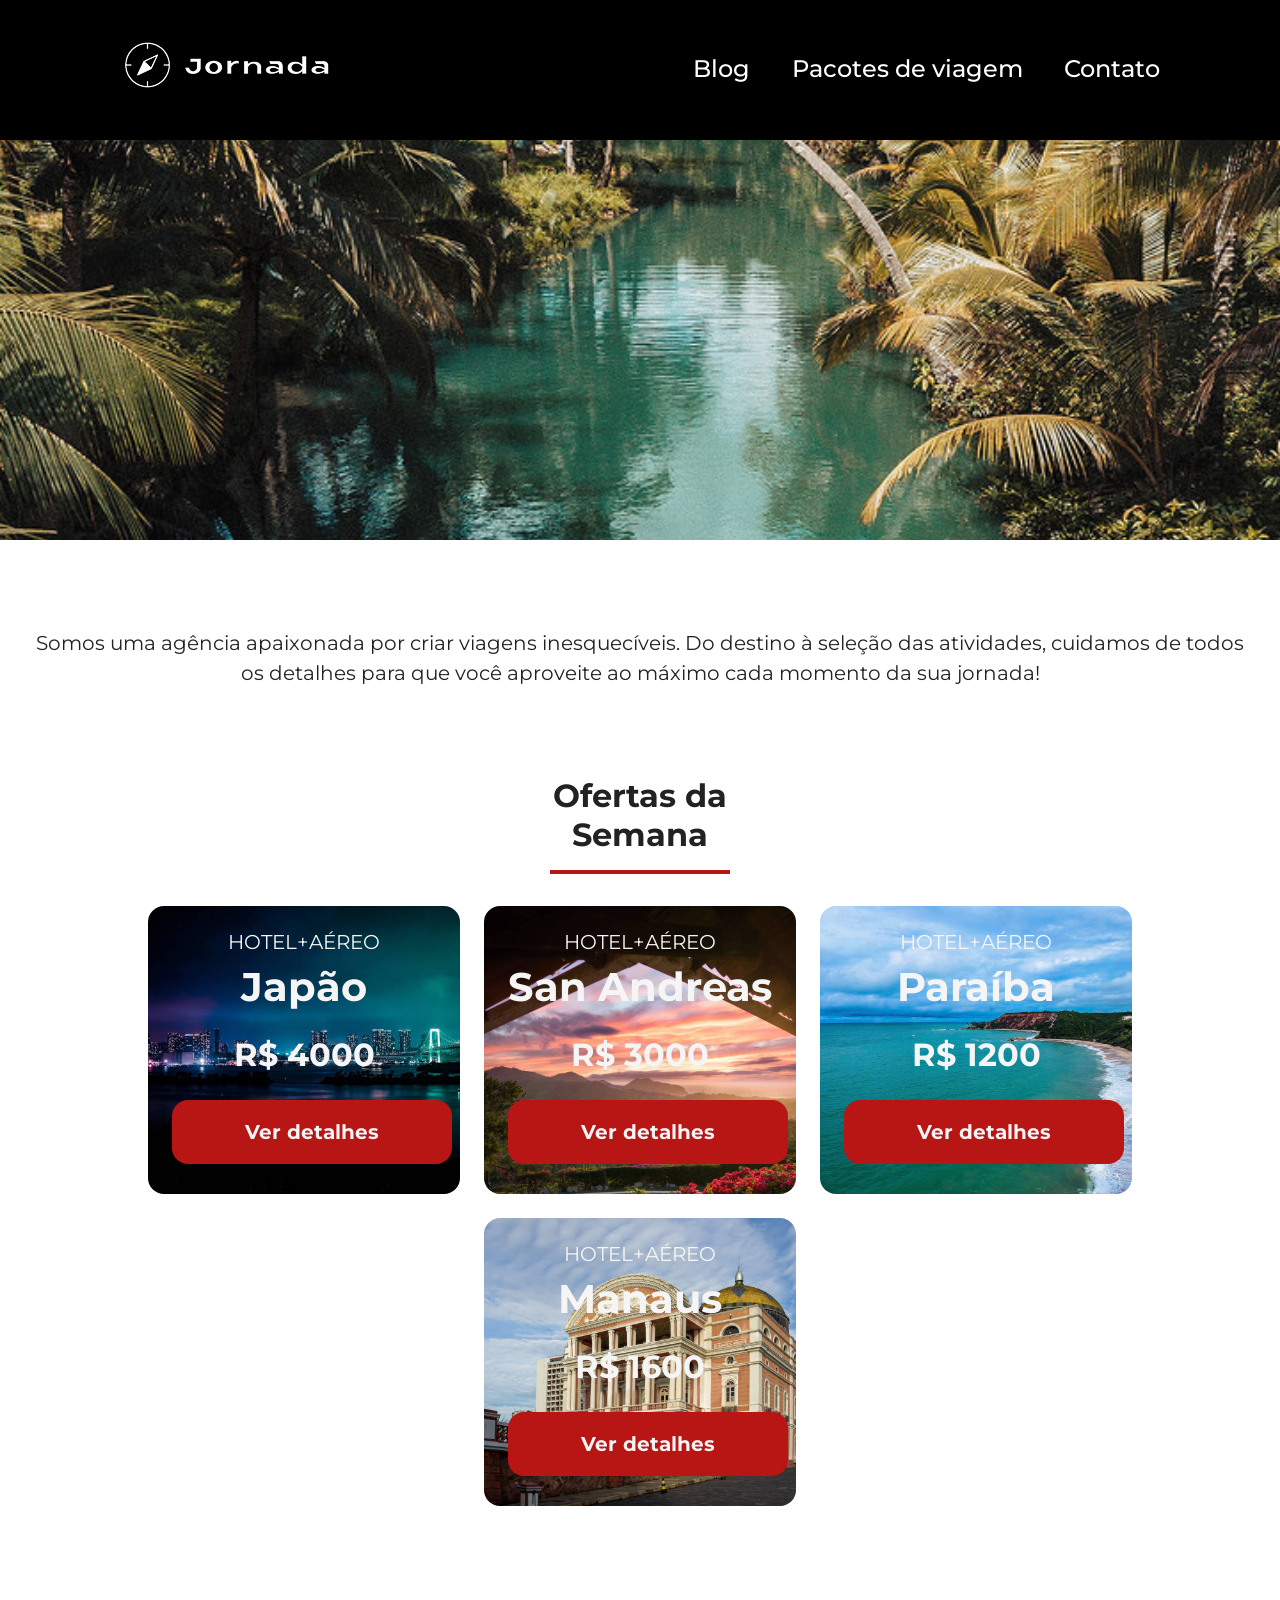
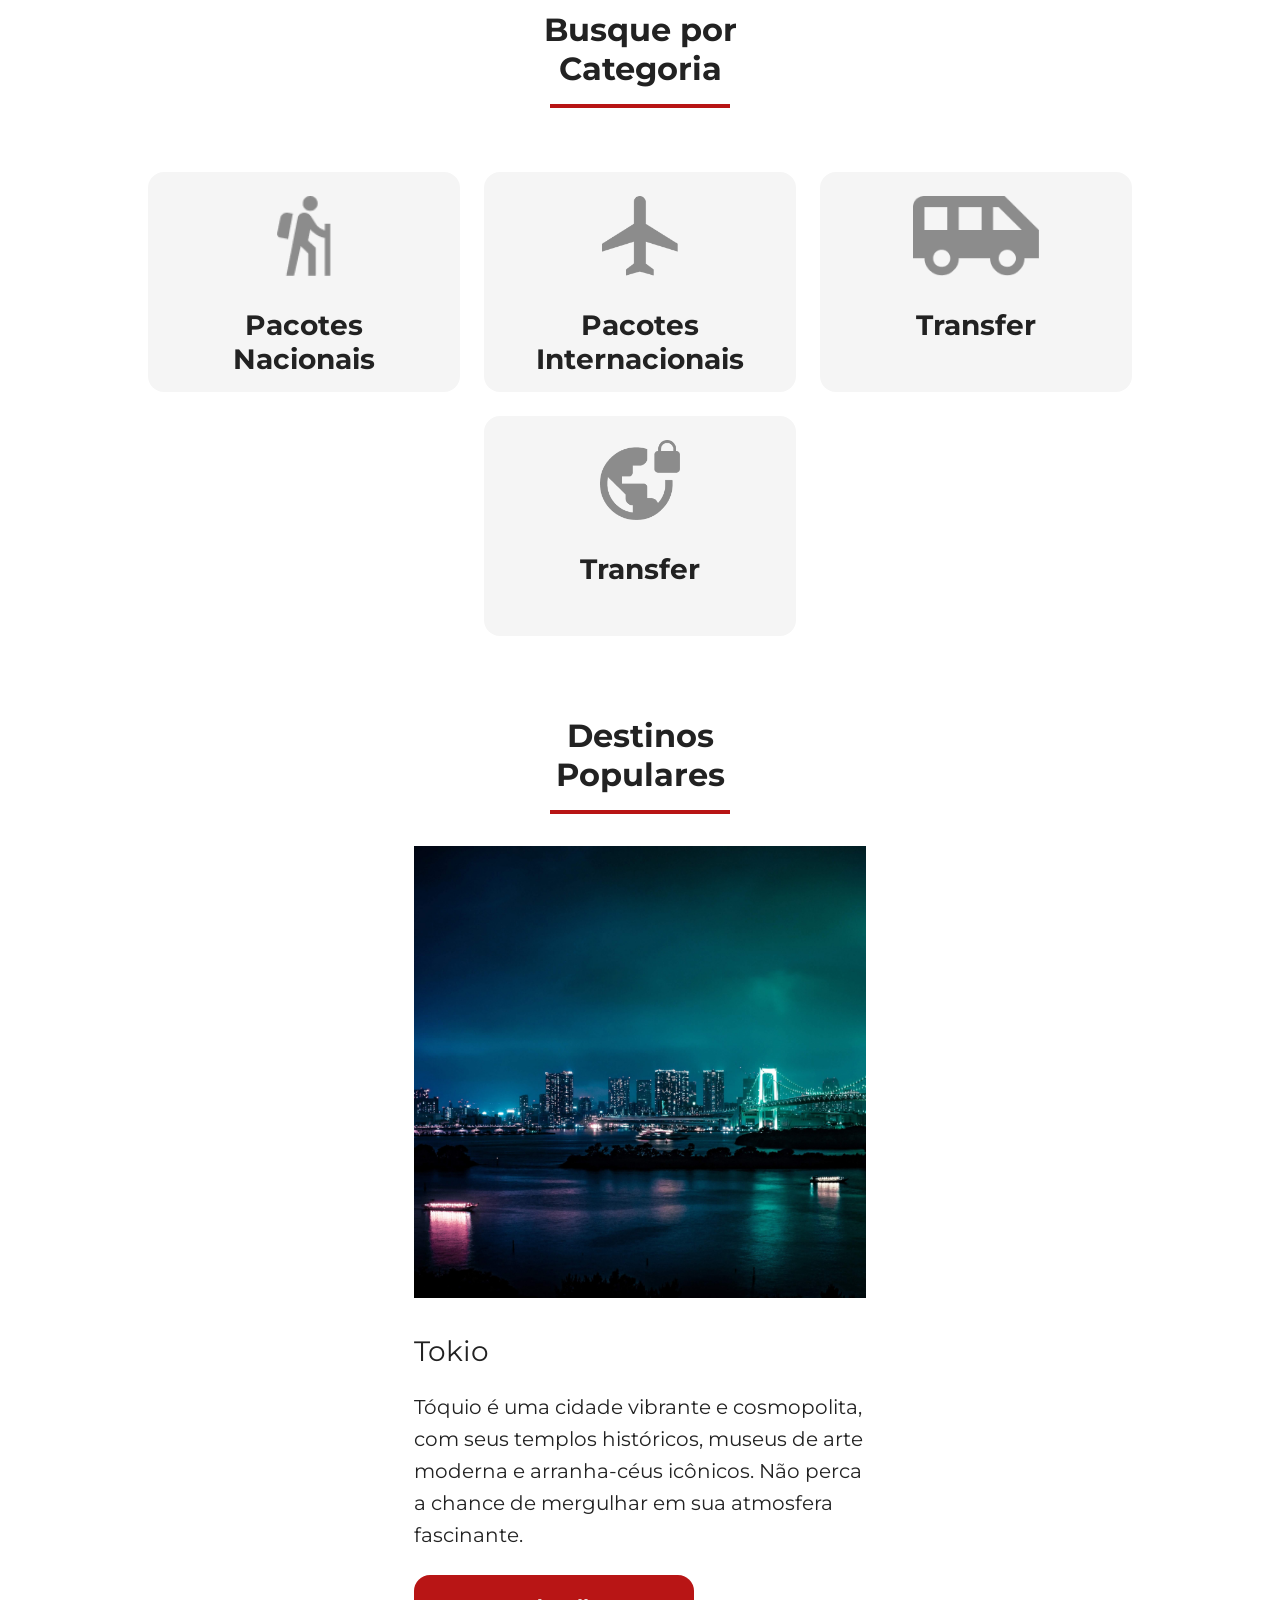
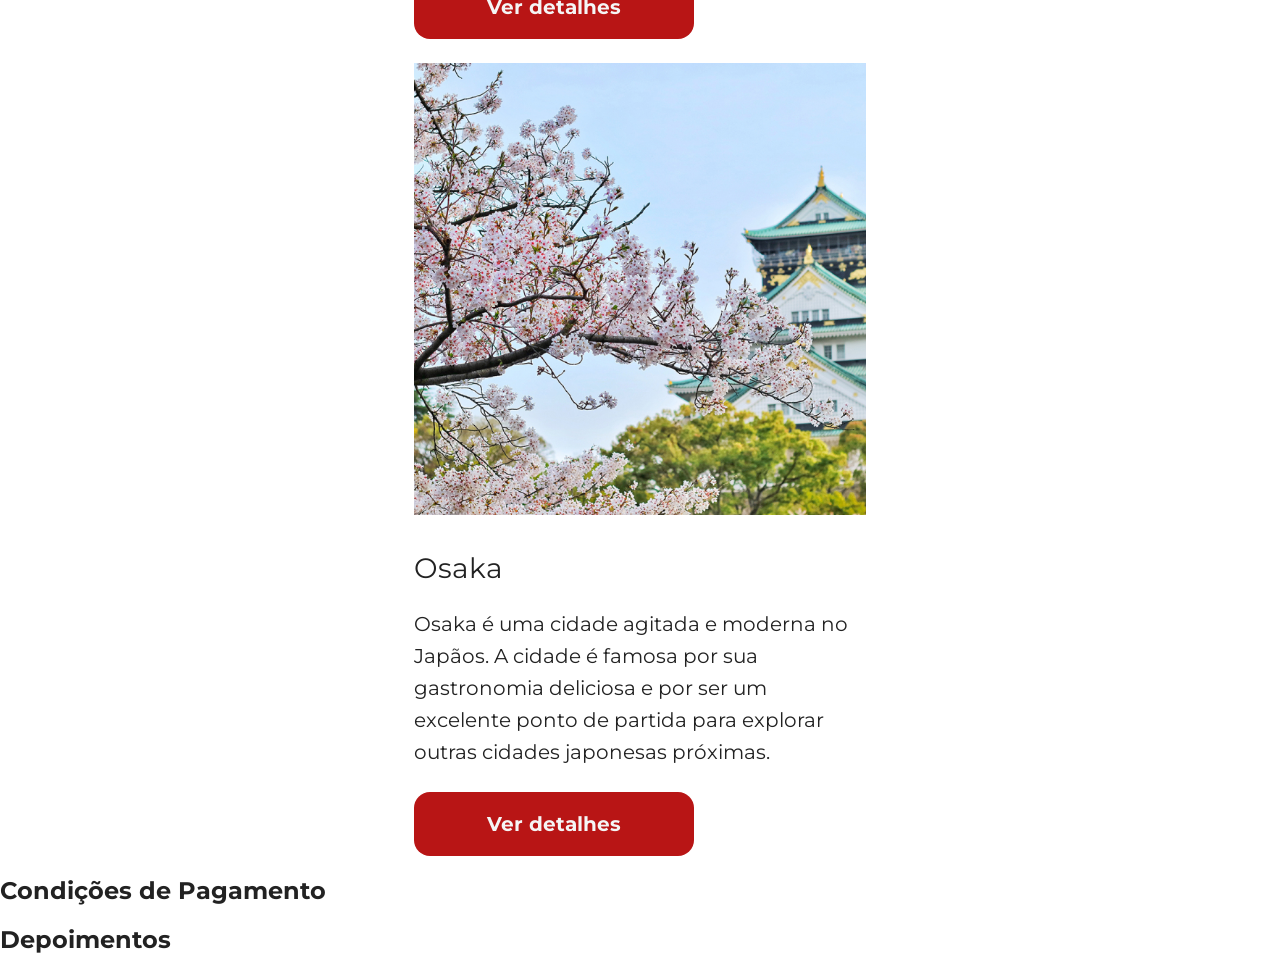
==== index.html @ fa010db6 "finaliza sessao de destino populares" ====
<!doctype html>
<html lang="pt-br">
  <head>
    <meta charset="UTF-8" />
    <meta name="viewport" content="width=device-width, initial-scale=1.0" />

    <link rel="stylesheet" href="css/style.css" />
    <link rel="icon" type="image/png" href="favico.png" />
    <title>Jornada Viagens</title>
  </head>
  <body>
    <header class="main-header">
      <a class="logo" href="index.html" title="voltar para a página inicial">
        <img
          class="img-mobile"  
          src="img/bussola-jornada-branca.png"
          alt="Bussola do logo Jornada Viagens na cor branco"
        />
        <img
          class="img-desktop"   
          src="img/bussola-texto-jornada-branca.png"
          alt="Logo Jornada Viagens na cor branco"
        />
      </a>

      <div class="navigation-menu">
          <label for="menu">
              <img src="img/menu.png" alt="Menu" />
          </label>
          <input type="checkbox" id="menu" hidden >
          <nav>
            <ul class="list-links">
              <li><a href="blog.html"    target="_blank" title="Acessar blog">Blog</a></li>
              <li><a href="pacotes.html" target="_blank" title="Acessar pacotes de viagem">Pacotes de viagem</a></li>
              <li><a href="contato.html" target="_blank" title="Acessar contato">Contato</a></li>
            </ul>
          </nav>
      </div>

    </header>
    <main>
      <section class="hero">
        <div class="hero-img">
            
        </div>
        <h2>Somos uma agência apaixonada por criar viagens inesquecíveis. Do destino à seleção das atividades, cuidamos de todos os detalhes para que você aproveite ao máximo cada momento da sua jornada!</h2>
      </section>
      <section class="offers">
        <div class="section-title">
            <h2>Ofertas da Semana</h2>
            <hr>
        </div>
        <div class="offers-cards">
            <article class="card japao">                
                <header>
                    <p>HOTEL+AÉREO</p>
                    <h3>Japão <br>
                    <span>R$ 4000</span>    
                    </h3>
                </header>                
                <footer>
                    <a class="button" href="#">Ver detalhes</a>
                </footer>
            </article>            
            <article class="card san-andreas">                
                <header>
                    <p>HOTEL+AÉREO</p>
                    <h3>San Andreas<br>
                    <span>R$ 3000</span>    
                    </h3>
                </header>                
                <footer>
                    <a class="button" href="#">Ver detalhes</a>
                </footer>
            </article>
            <article class="card paraiba">                
                <header>
                    <p>HOTEL+AÉREO</p>
                    <h3>Paraíba <br>
                    <span>R$ 1200</span>    
                    </h3>
                </header>                
                <footer>
                    <a class="button" href="#">Ver detalhes</a>
                </footer>
            </article>
            <article class="card manaus">                
                <header>
                    <p>HOTEL+AÉREO</p>
                    <h3>Manaus <br>
                    <span>R$ 1600</span>    
                    </h3>
                </header>                
                <footer>
                    <a class="button" href="#">Ver detalhes</a>
                </footer>
            </article>
        </div>
      </section>
      <section class="categories">
        <div class="section-title">
          <h2>Busque por Categoria</h2>
          <hr>
          </div>
          <div class="categories-cards">
            <a href="#" class="card" target="_blank" title="Busque pela categoria Pacotes Nacionais">
              <img src="img/icon-caminhada.png" alt="ícone cinza representando uma pessoa fazendo tracking" />
              
              <h3>
                Pacotes <br> Nacionais
              </h3>
            </a>

            <a href="#" class="card" target="_blank" title="Busque pela categoria Pacotes Internacionais">
              <img src="img/icon-aviao.png" alt="ícone cinza representando um avião" />
              
              <h3>
                Pacotes <br> Internacionais                
              </h3>
            </a>

            <a href="#" class="card" target="_blank" title="Busque por Transfers">
              <img src="img/icon-transfer.png" alt="ícone cinza representando van" />
              
              <h3>
                Transfer
              </h3>
            </a>

            <a href="#" class="card" target="_blank" title="Busque por seguros de viagem">
              <img src="img/icon-seguro-viagem.png" alt="ícone cinza representando mundo" />
              
              <h3>
                Transfer
              </h3>
            </a>
          </div>        
      </section>
      <section class="destinations">        
        <div class="section-title">          
          <h2>Destinos Populares</h2>
          <hr>
        </div>
        <div class="destination-items">          
          <article class="item tokio">
            <header>
              <div class="img-item"></div>
              <h4>Tokio</h4>
            </header>
            <p>
              Tóquio é uma cidade vibrante e cosmopolita, com seus templos históricos, 
              museus de arte moderna e arranha-céus icônicos. 
              Não perca a chance de mergulhar em sua atmosfera fascinante.
            </p>
            <a href="#"            
               class="button"
               target="_blank"
               title="Veja mais detalhes do destino Tokio"
               >Ver detalhes</a>
          </article>
          <article class="item osaka">
            <header>
              <div class="img-item"></div>
              <h4>Osaka</h4>
            </header>
            <p>
              Osaka é uma cidade agitada e moderna no Japãos. 
              A cidade é famosa por sua gastronomia deliciosa e por ser um excelente ponto 
              de partida para explorar outras cidades japonesas próximas.
            </p>
            <a href="#"            
               class="button"
               target="_blank"
               title="Veja mais detalhes do destino Osaka"
               >Ver detalhes</a>
          </article>
        </div>
      </section>
      <section>
        <h2>Condições de Pagamento</h2>
      </section>

      <section>
        <h2>Depoimentos</h2>
      </section>
    </main>

    <footer></footer>
  </body>
</html>
---- css/style.css ----
@import url(global.css);
@import url(header.css);
@import url(hero.css);
@import url(offers.css);
@import url(categories.css);
@import url(destinations.css);
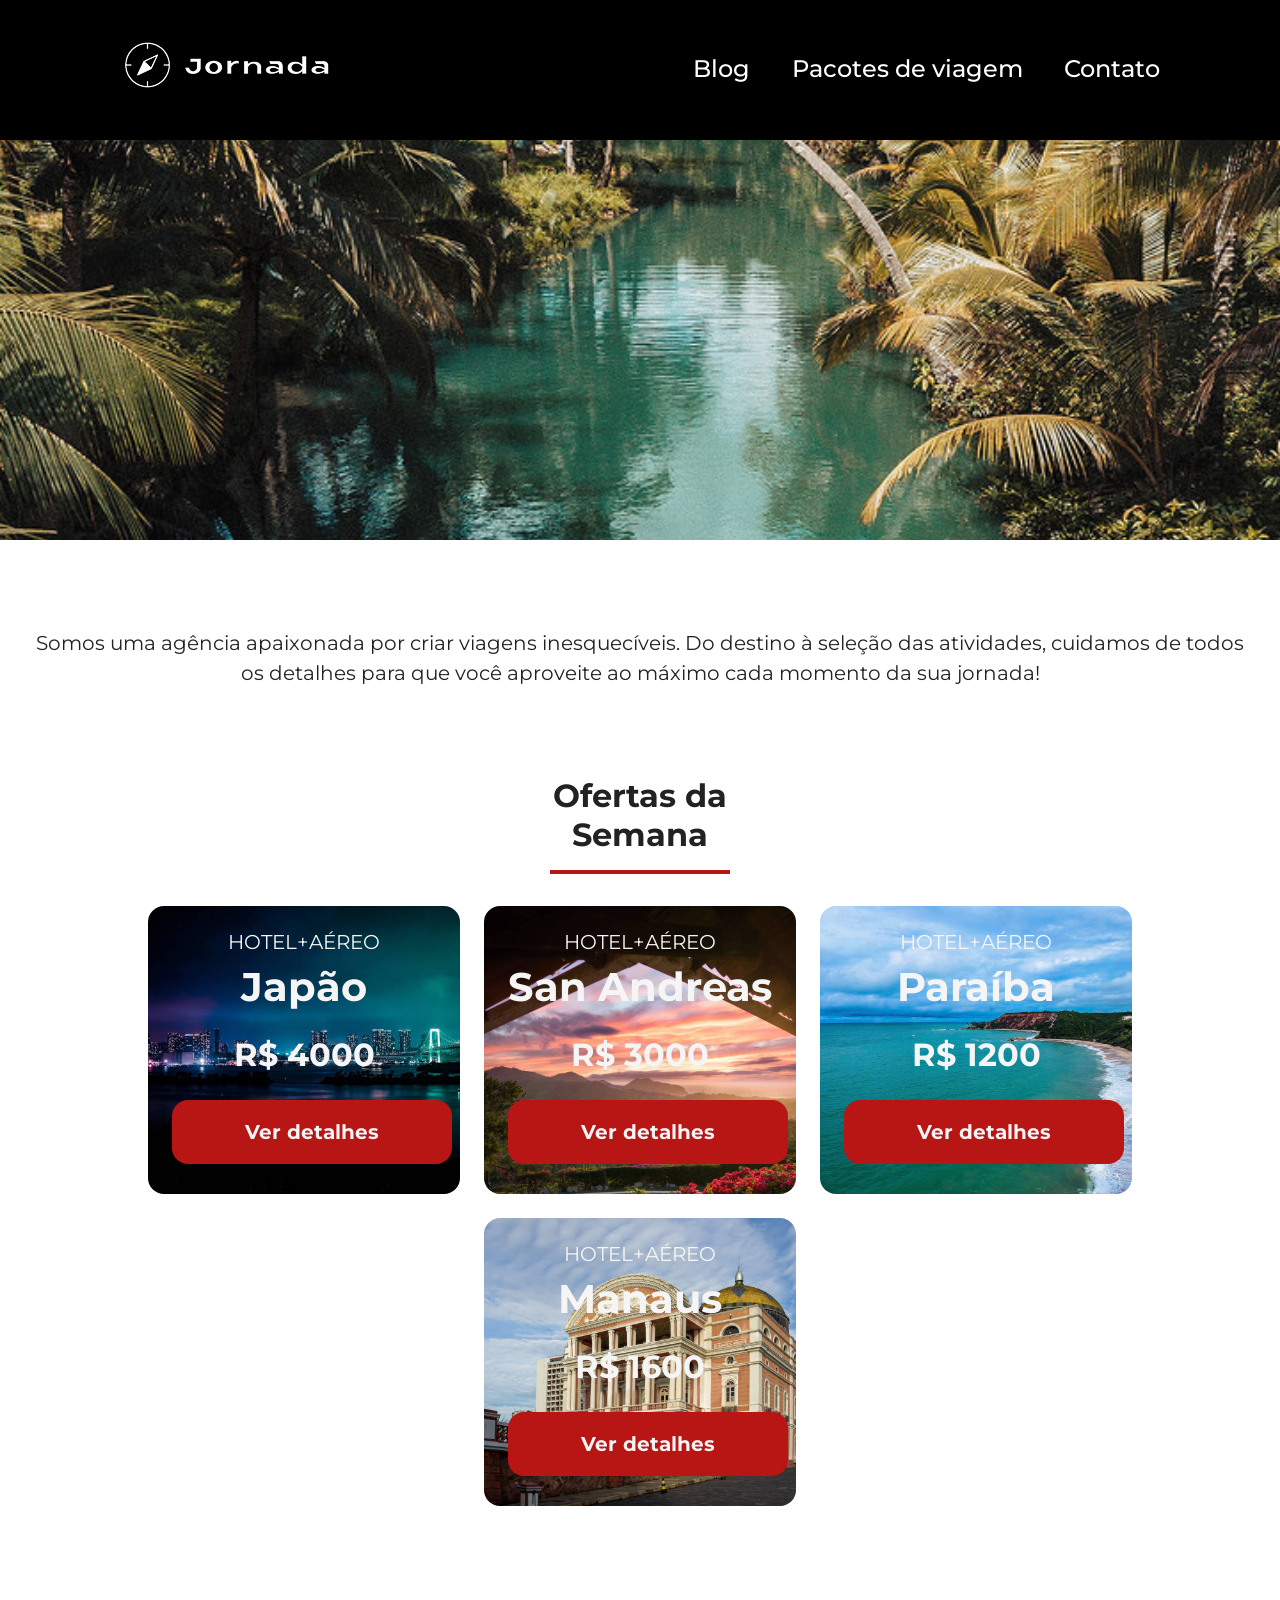
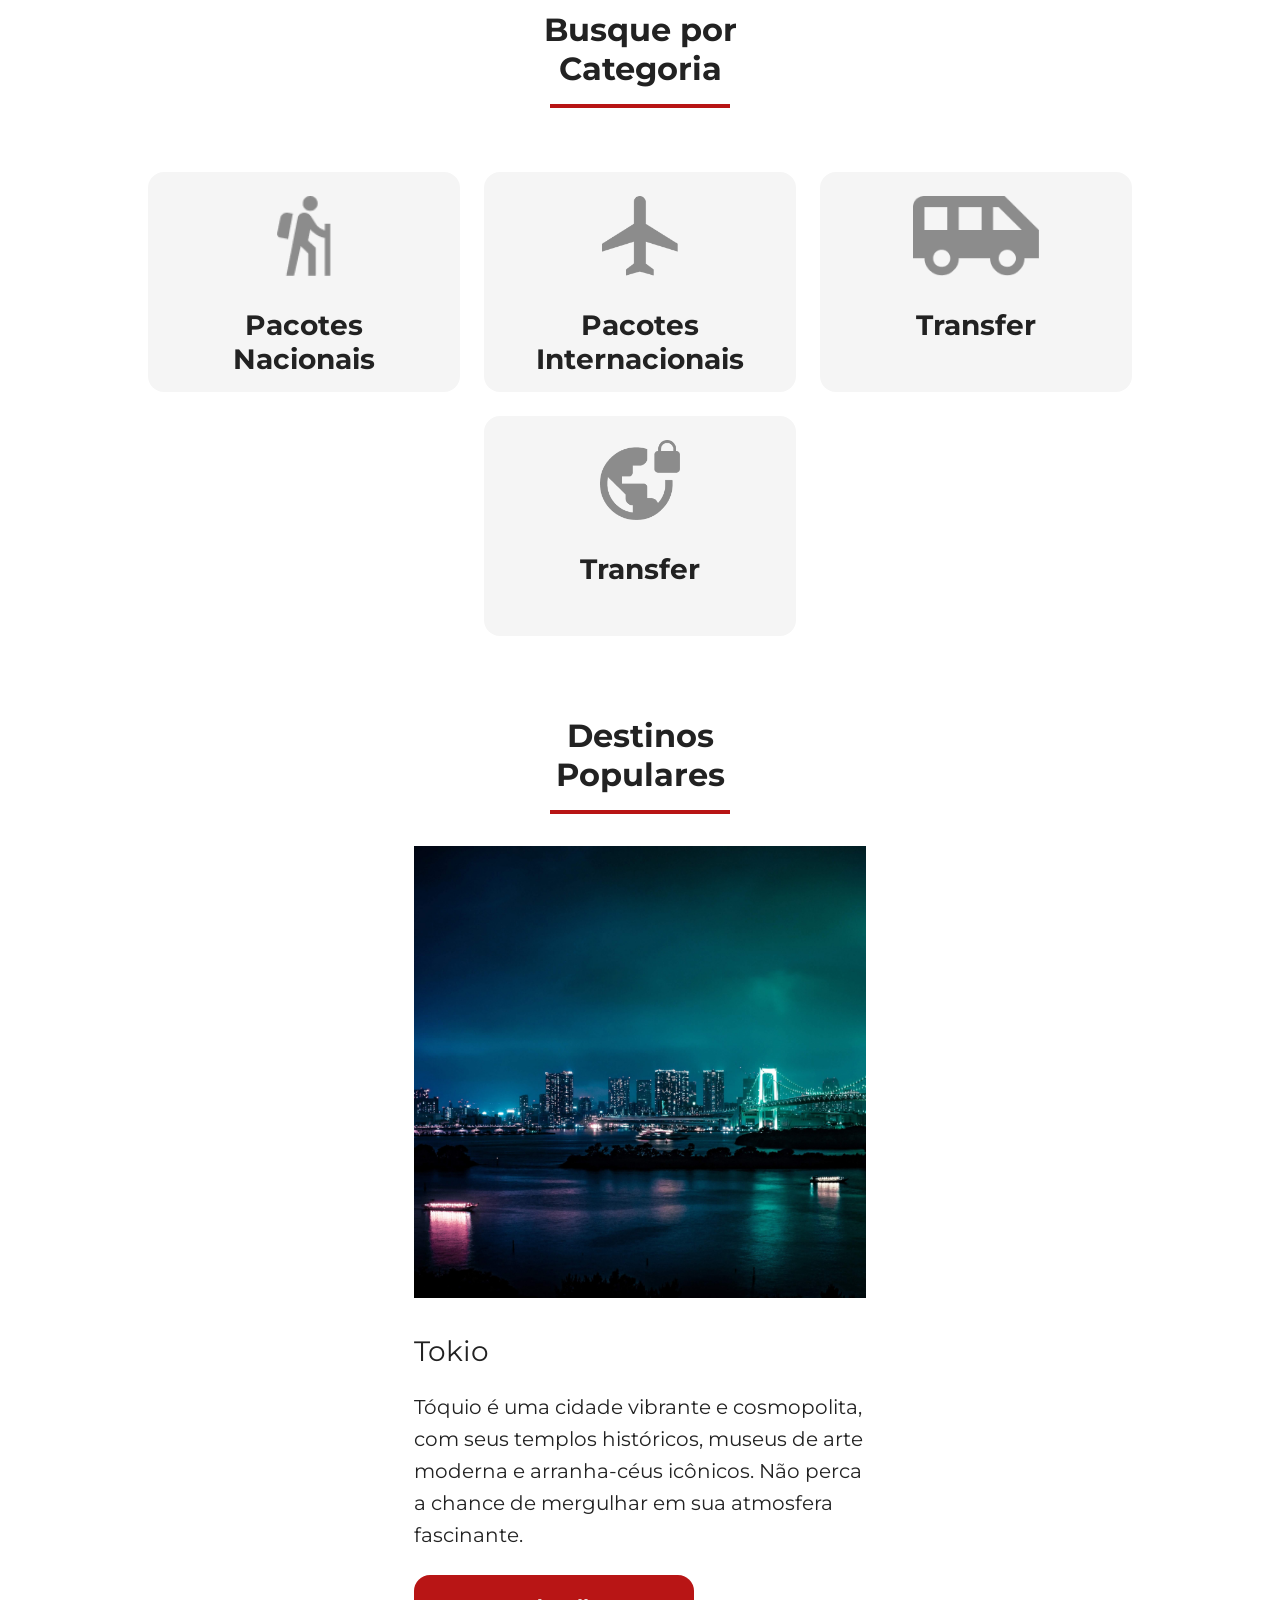
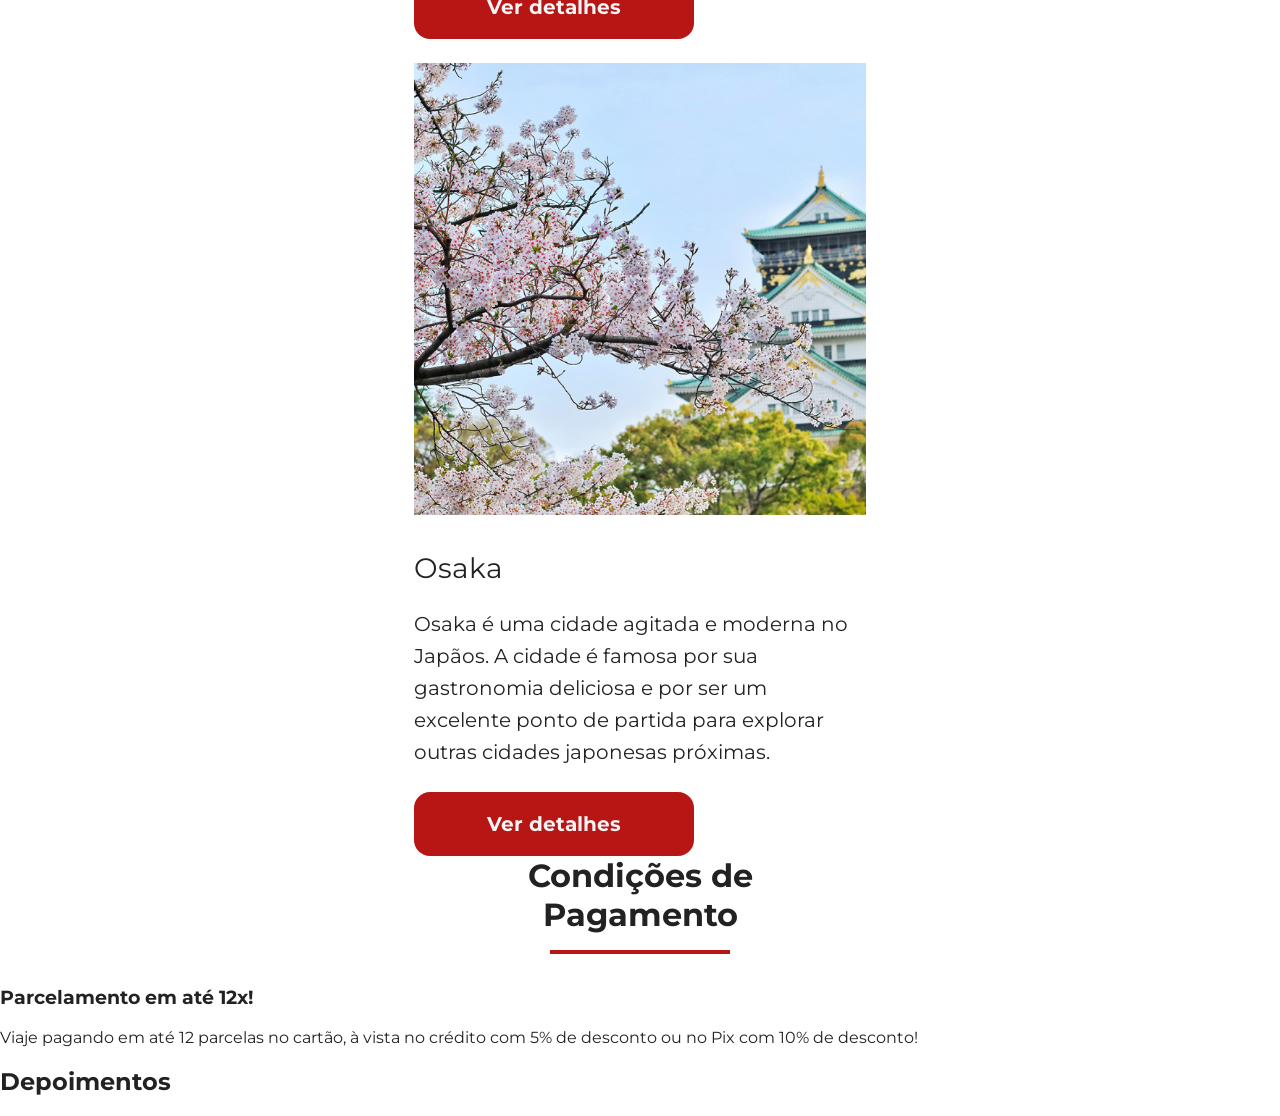
==== commit 94a1a585: "adiciona estrutura de paamentos" ====
--- a/index.html
+++ b/index.html
@@ -176,9 +176,25 @@
           </article>
         </div>
       </section>
-      <section>
-        <h2>Condições de Pagamento</h2>
-      </section>
+      <section class="payments">
+        <div class="section-title">          
+          <h2>Condições de Pagamento</h2>          
+          <hr>
+        </div>
+        <div class="text-content">  
+          <h3>Parcelamento em até 12x!</h3>
+          <p>Viaje pagando em até 12 parcelas no cartão, à vista no crédito com 5% de 
+            desconto ou no Pix com 10% de desconto! 
+          </p>
+        </div>
+        <div class="image-content">
+          <div class="image bag"></div>
+          <div class="image passport"></div>
+          <div class="image people"></div>
+        </div>
+
+      </section>
+
 
       <section>
         <h2>Depoimentos</h2>
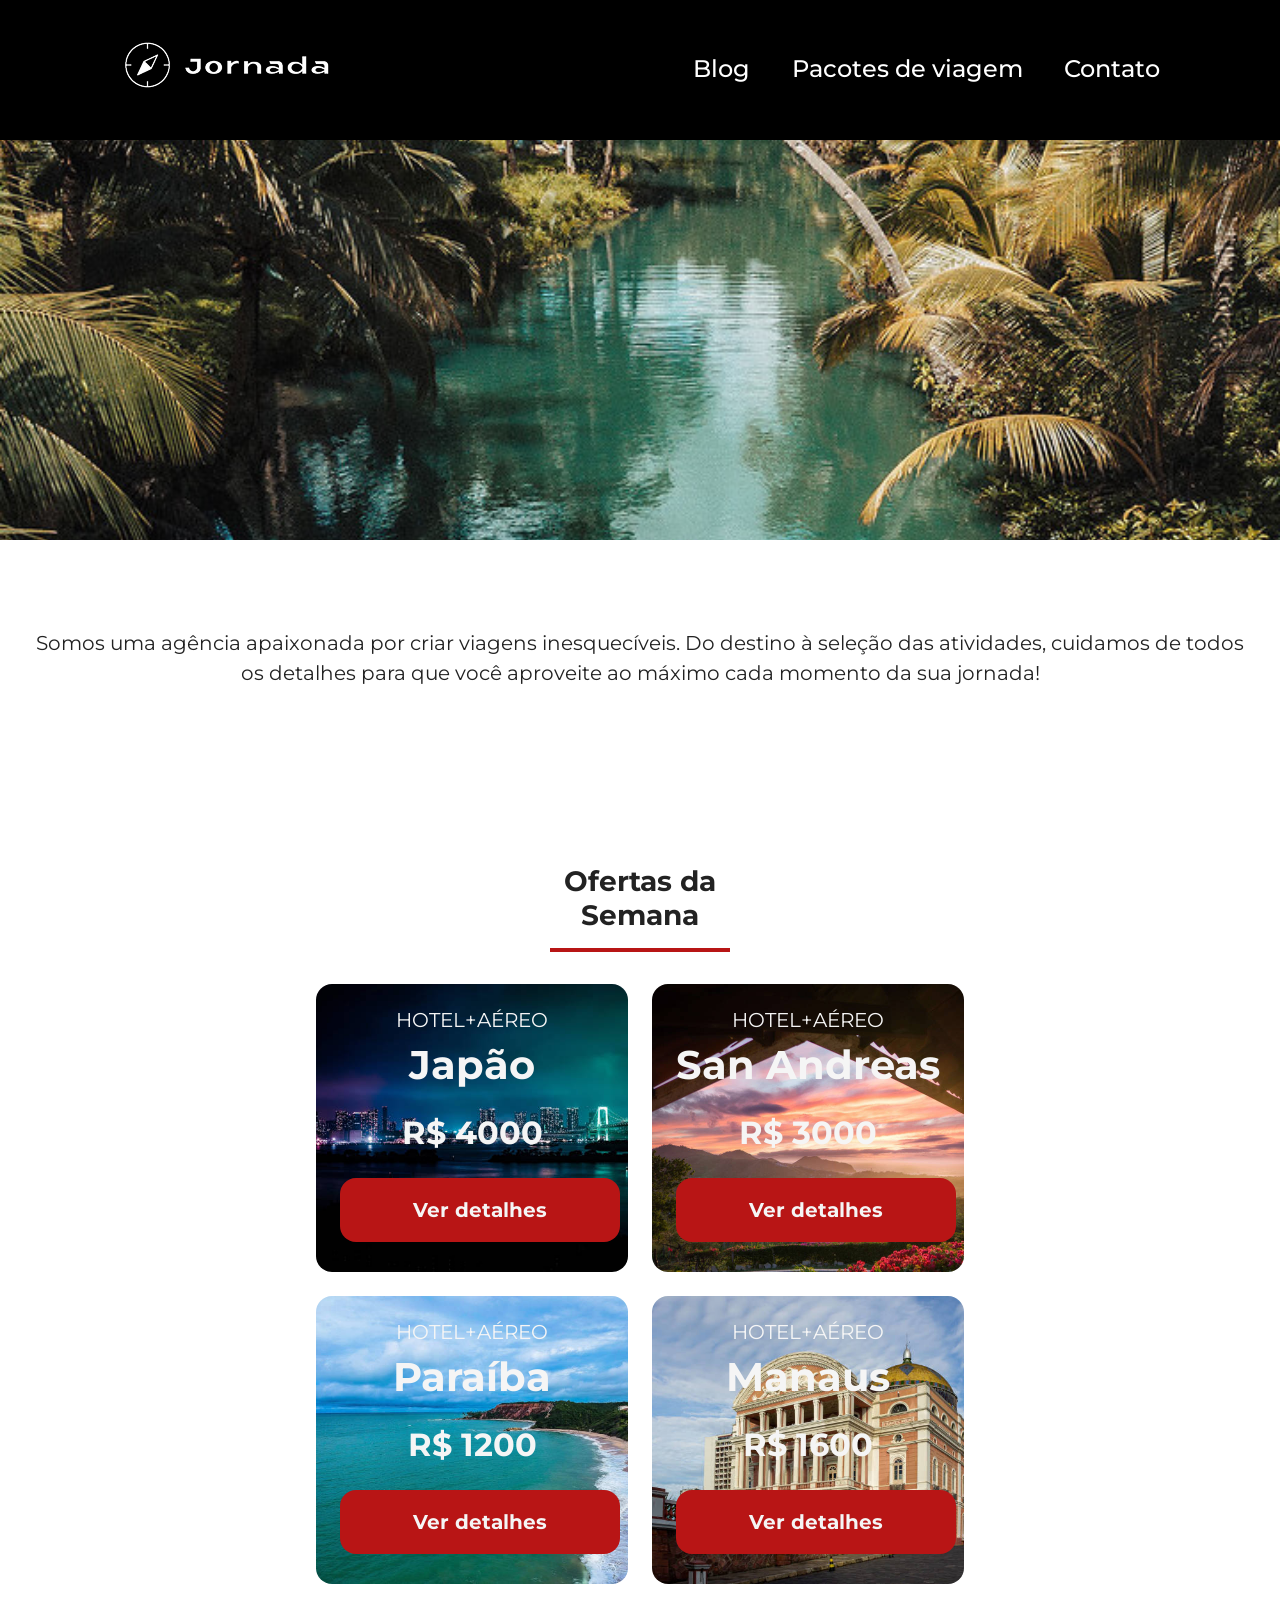
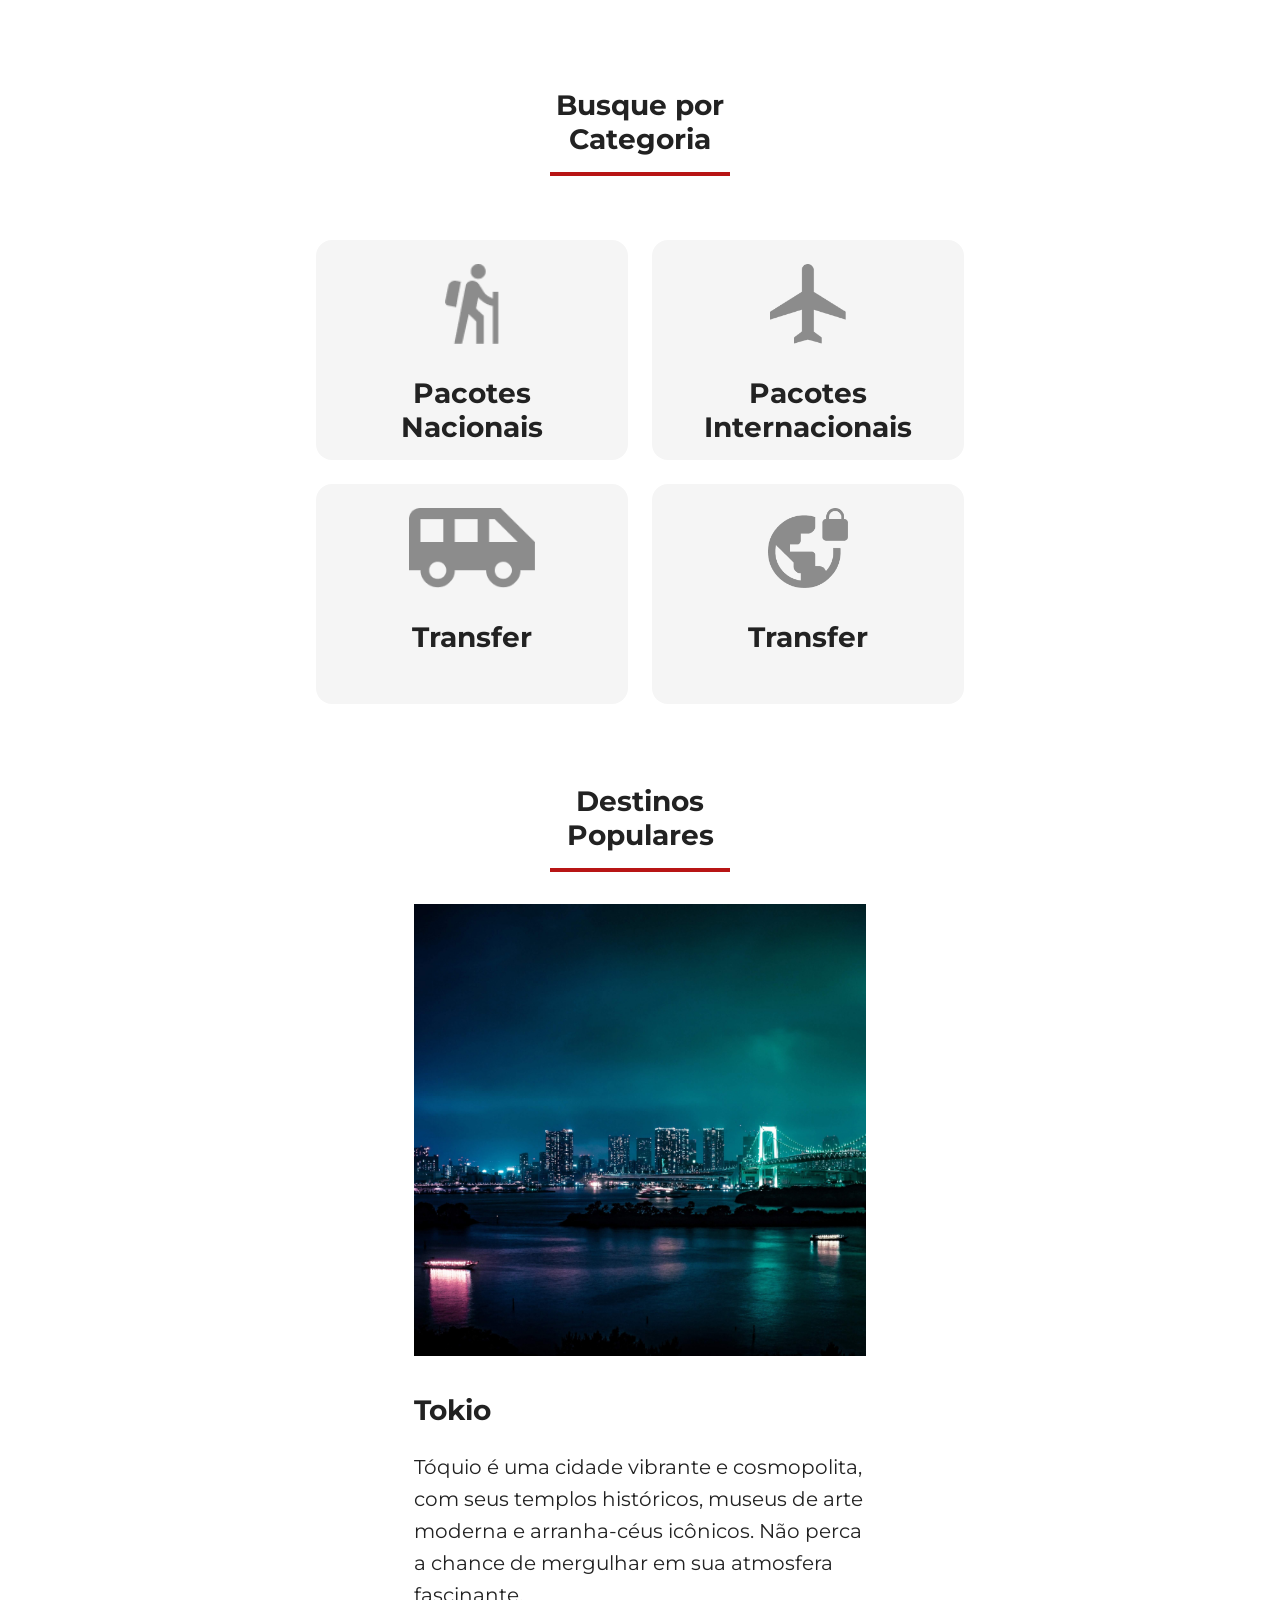
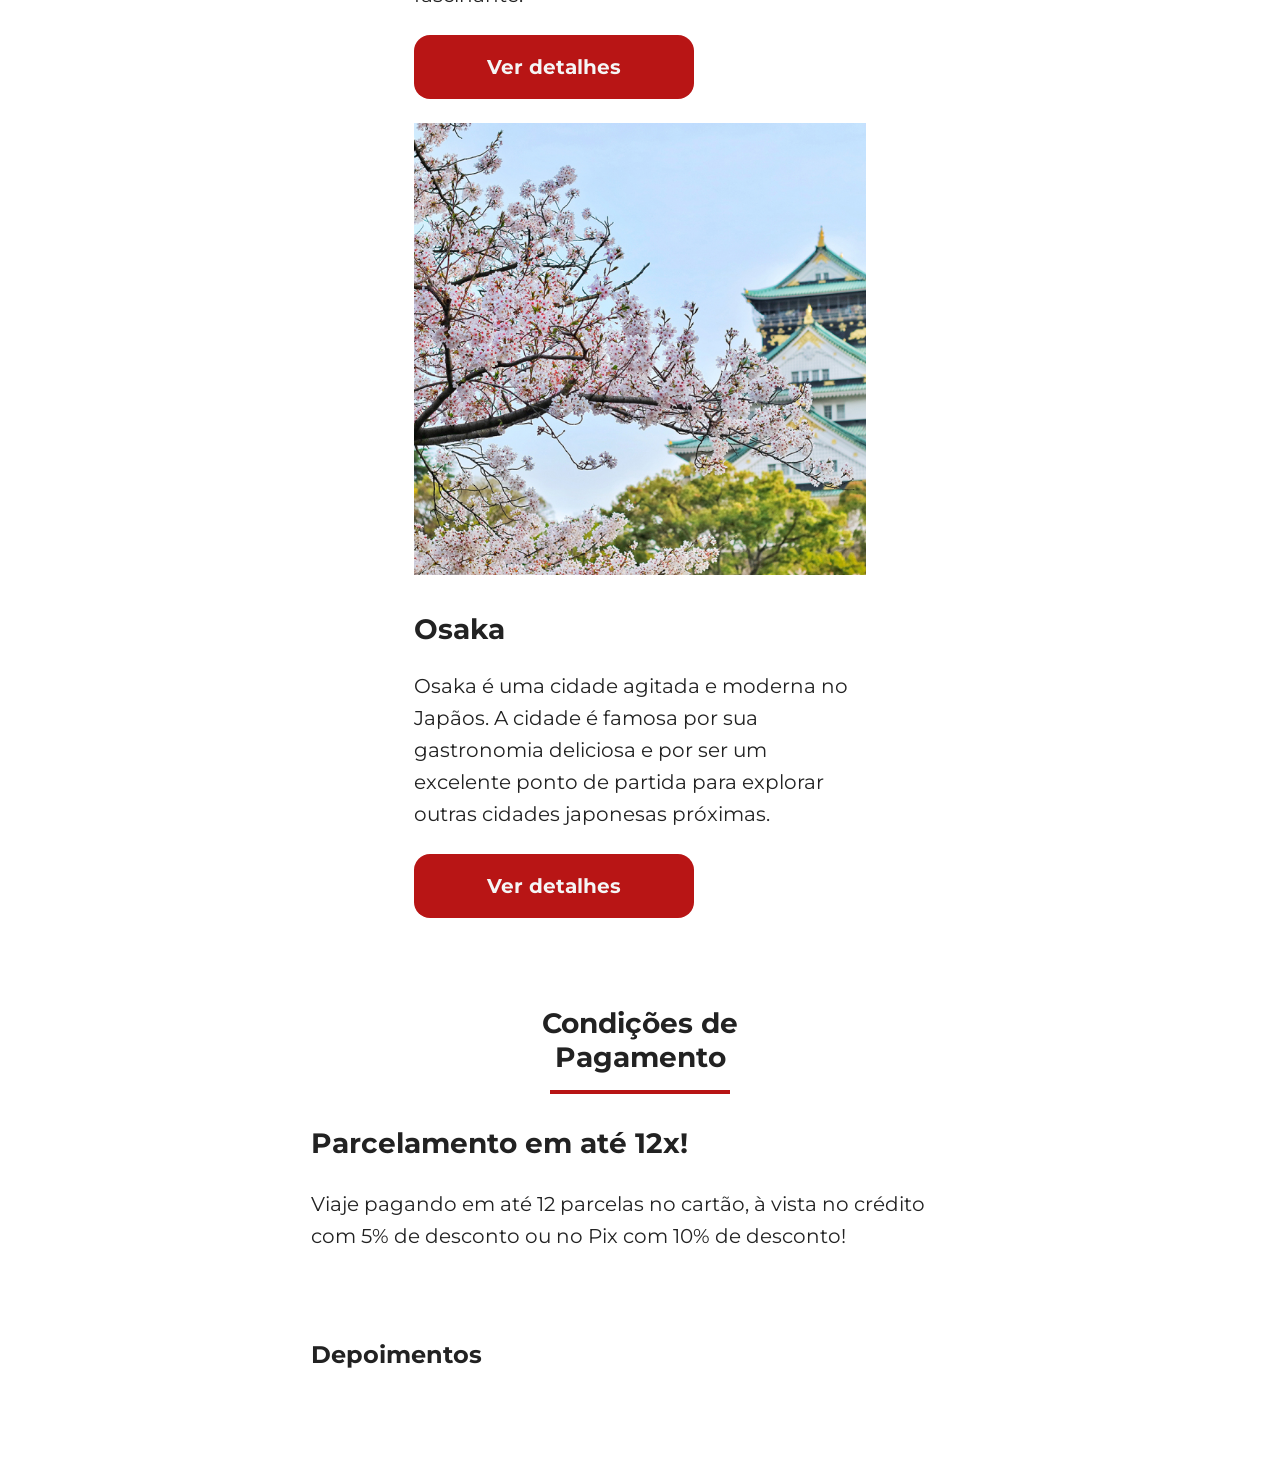
==== commit ef23d496: "retulizando estilo de textos" ====
--- a/index.html
+++ b/index.html
@@ -145,9 +145,9 @@
           <article class="item tokio">
             <header>
               <div class="img-item"></div>
-              <h4>Tokio</h4>
+              <h4 class="content-title">Tokio</h4>
             </header>
-            <p>
+            <p class="content-text">
               Tóquio é uma cidade vibrante e cosmopolita, com seus templos históricos, 
               museus de arte moderna e arranha-céus icônicos. 
               Não perca a chance de mergulhar em sua atmosfera fascinante.
@@ -161,9 +161,9 @@
           <article class="item osaka">
             <header>
               <div class="img-item"></div>
-              <h4>Osaka</h4>
+              <h4 class="content-title">Osaka</h4>
             </header>
-            <p>
+            <p class="content-text">
               Osaka é uma cidade agitada e moderna no Japãos. 
               A cidade é famosa por sua gastronomia deliciosa e por ser um excelente ponto 
               de partida para explorar outras cidades japonesas próximas.
@@ -182,8 +182,8 @@
           <hr>
         </div>
         <div class="text-content">  
-          <h3>Parcelamento em até 12x!</h3>
-          <p>Viaje pagando em até 12 parcelas no cartão, à vista no crédito com 5% de 
+          <h3 class="content-title">Parcelamento em até 12x!</h3>
+          <p class="content-text">Viaje pagando em até 12 parcelas no cartão, à vista no crédito com 5% de 
             desconto ou no Pix com 10% de desconto! 
           </p>
         </div>
--- a/css/style.css
+++ b/css/style.css
@@ -3,4 +3,5 @@
 @import url(hero.css);
 @import url(offers.css);
 @import url(categories.css);
-@import url(destinations.css);+@import url(destinations.css);
+@import url(payments.css);
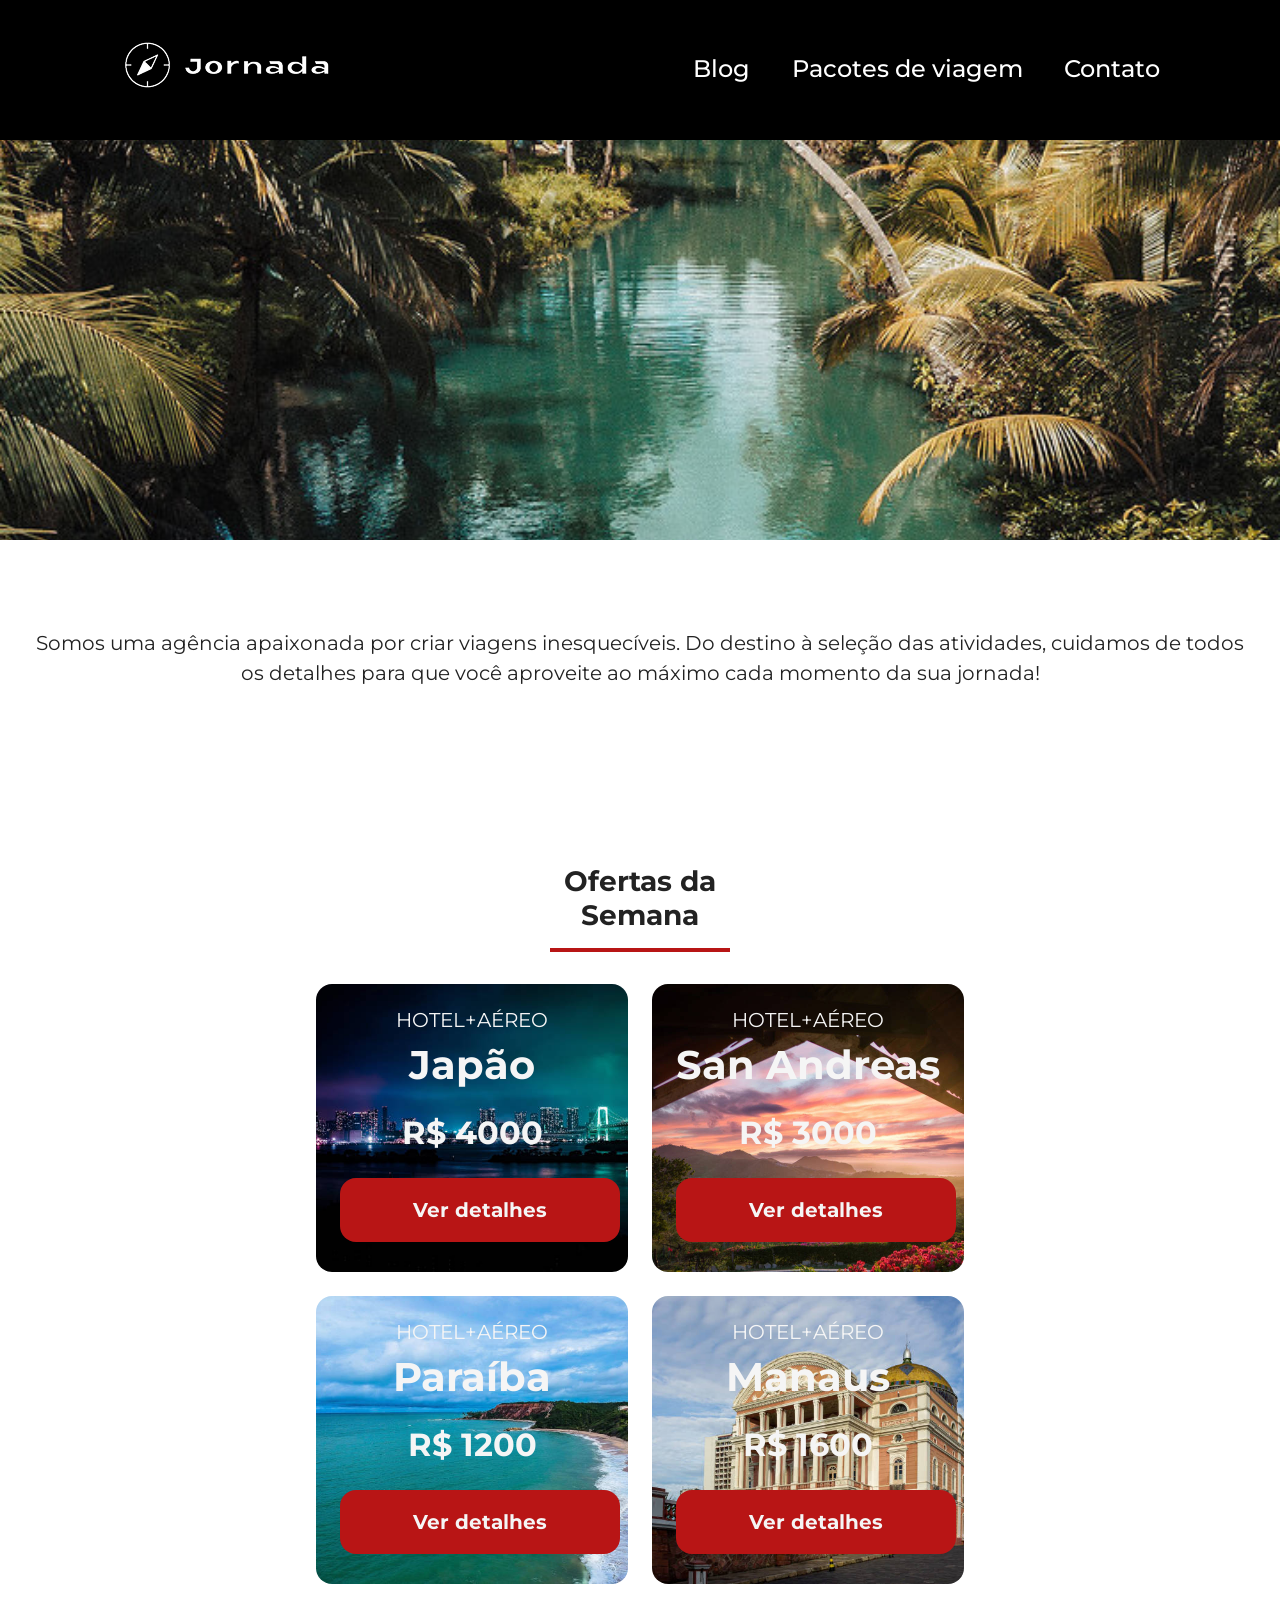
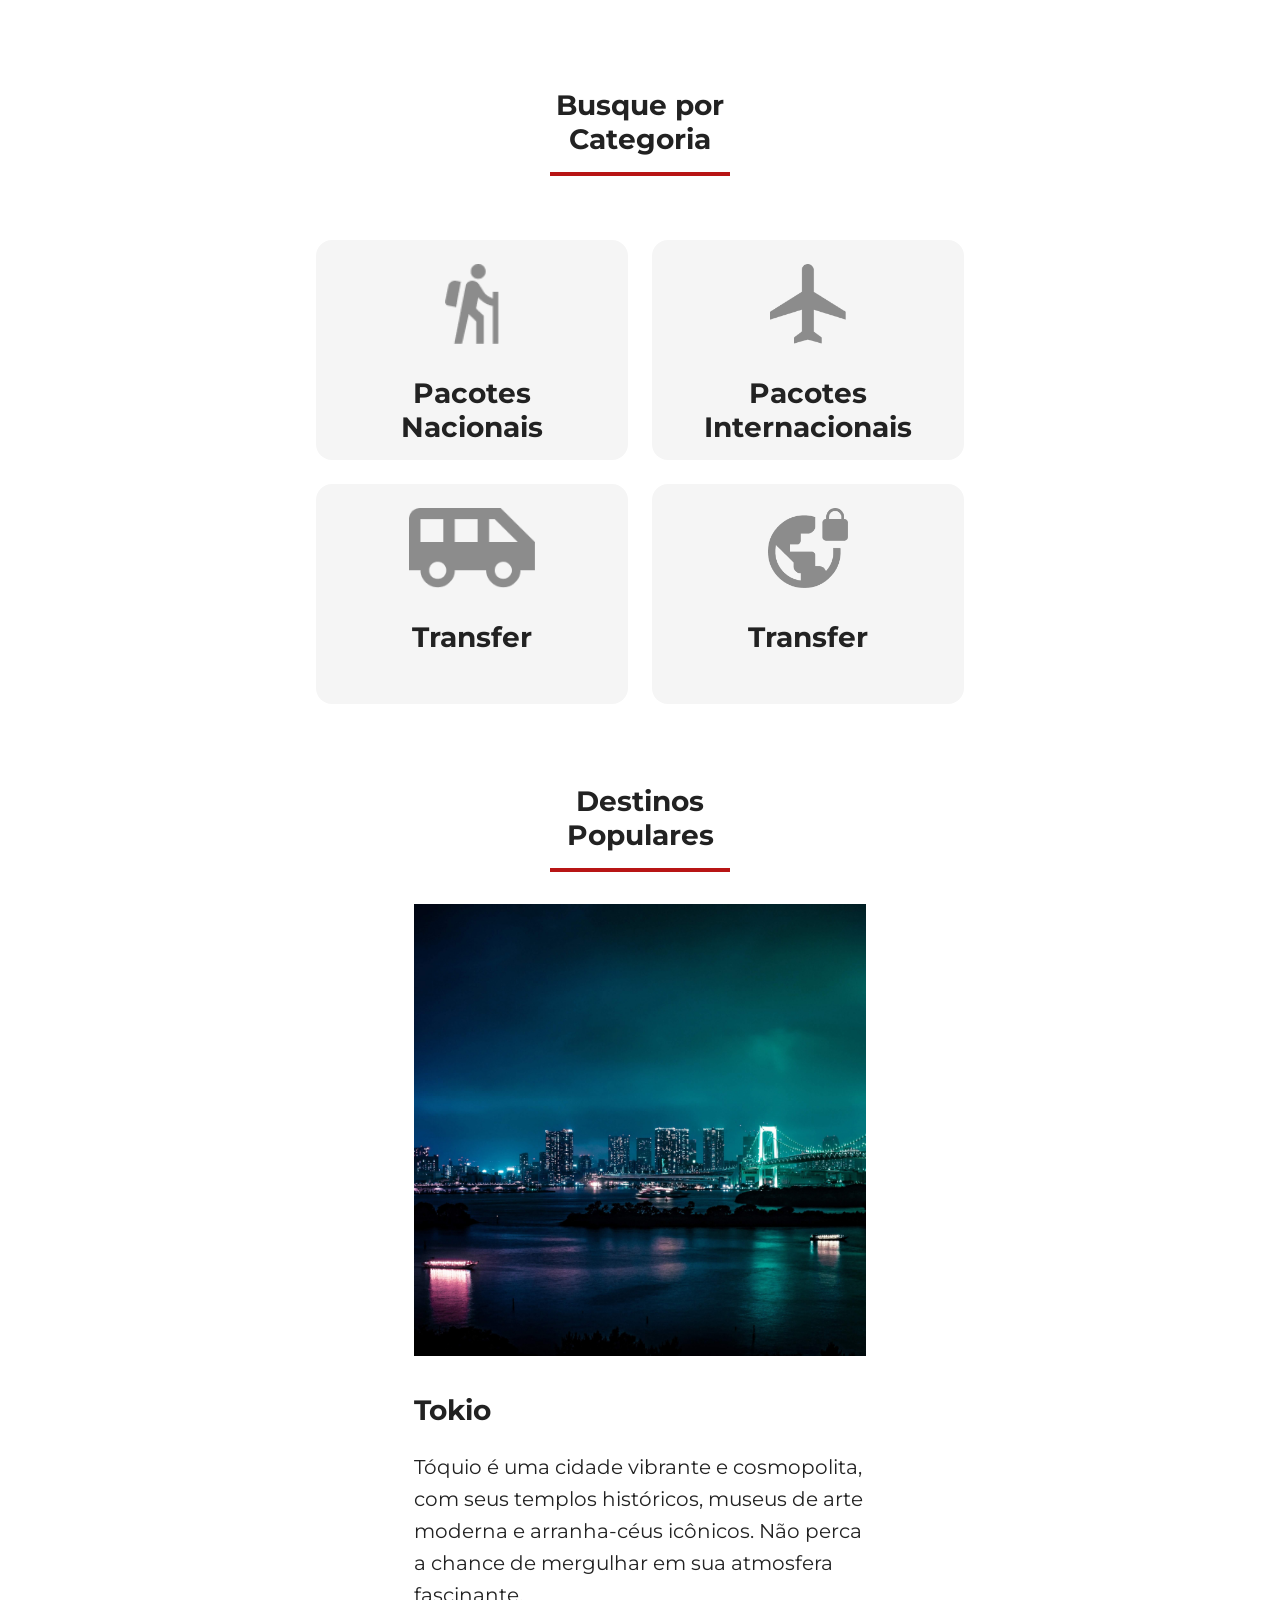
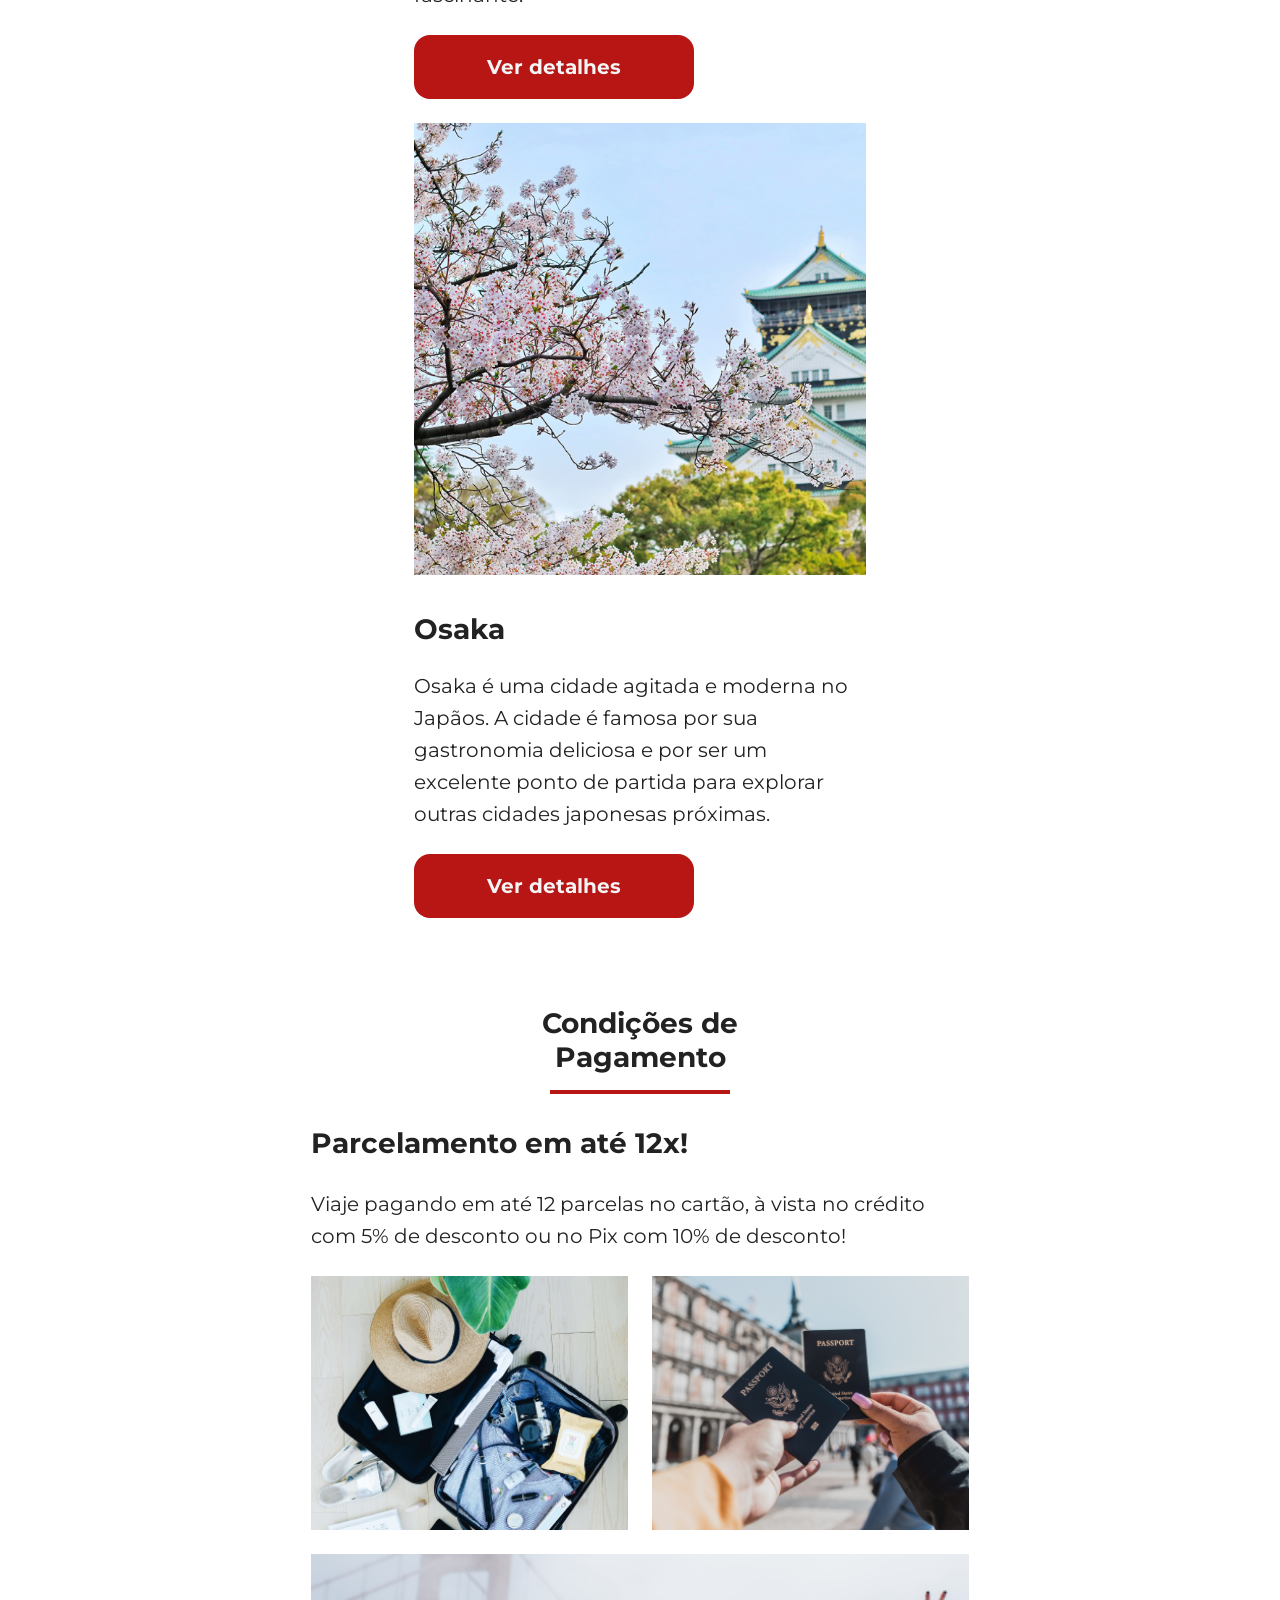
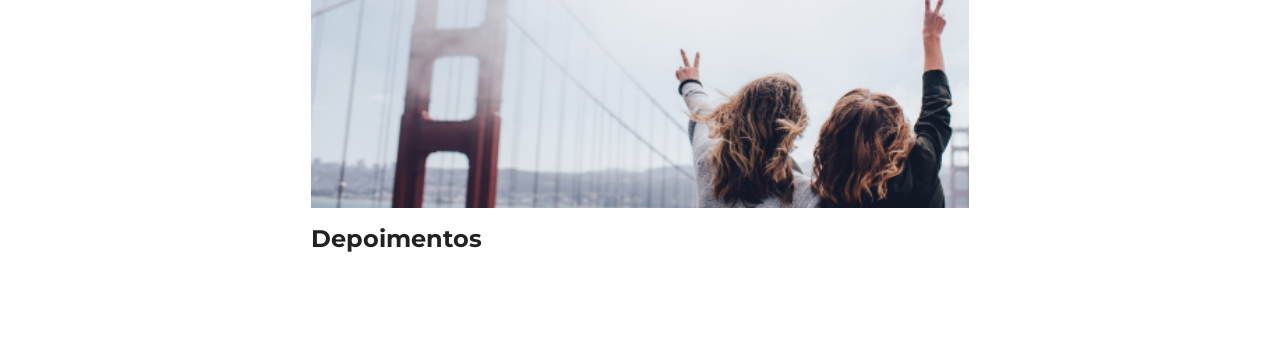
==== commit c2fa548f: "finalizando o layot de pagamentos." ====
--- a/index.html
+++ b/index.html
@@ -181,18 +181,19 @@
           <h2>Condições de Pagamento</h2>          
           <hr>
         </div>
-        <div class="text-content">  
-          <h3 class="content-title">Parcelamento em até 12x!</h3>
-          <p class="content-text">Viaje pagando em até 12 parcelas no cartão, à vista no crédito com 5% de 
-            desconto ou no Pix com 10% de desconto! 
-          </p>
-        </div>
-        <div class="image-content">
-          <div class="image bag"></div>
-          <div class="image passport"></div>
-          <div class="image people"></div>
-        </div>
-
+        <div class="content-container">
+          <div class="text-content">  
+            <h3 class="content-title">Parcelamento em até 12x!</h3>
+            <p class="content-text">Viaje pagando em até 12 parcelas no cartão, à vista no crédito com 5% de 
+              desconto ou no Pix com 10% de desconto! 
+            </p>
+          </div>
+          <div class="image-gallery">
+            <div class="image first"></div>
+            <div class="image second"></div>
+            <div class="image colspan-2 thirdy "></div>
+          </div>
+        </div>
       </section>
 
 
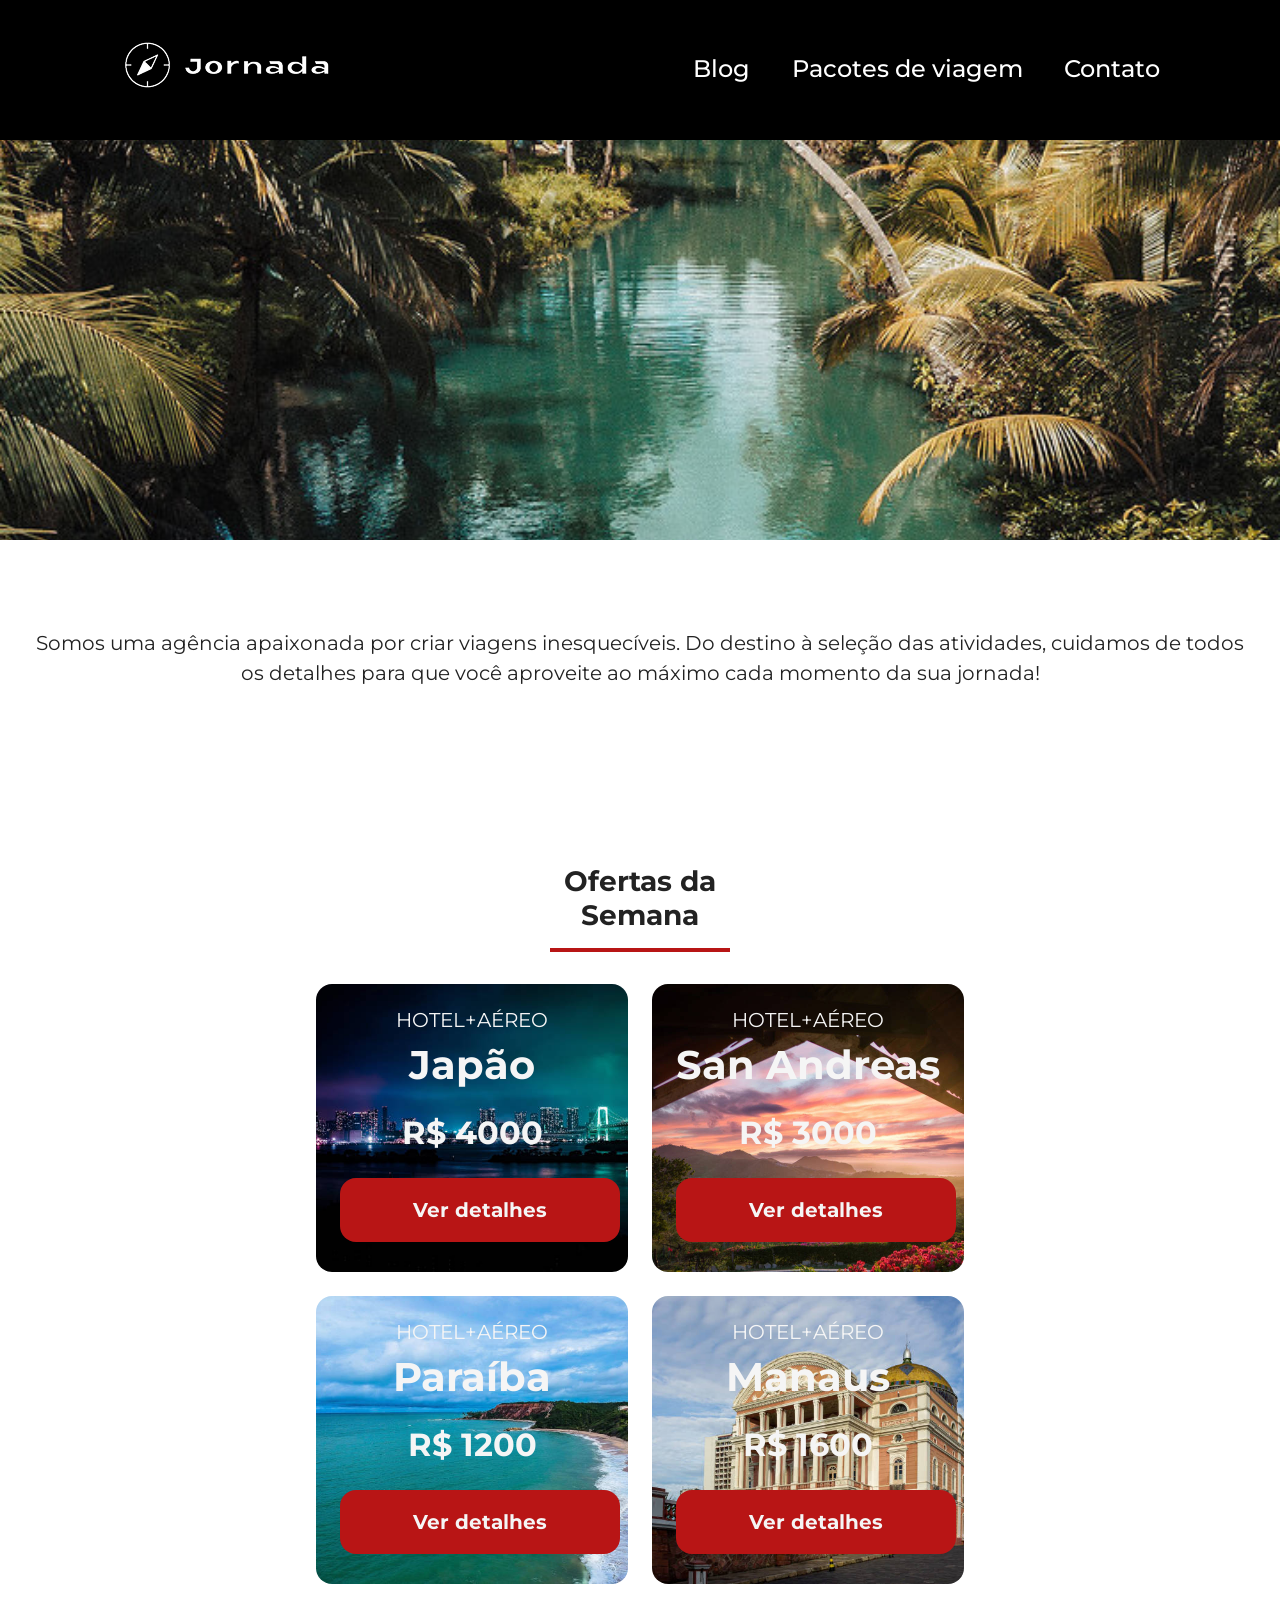
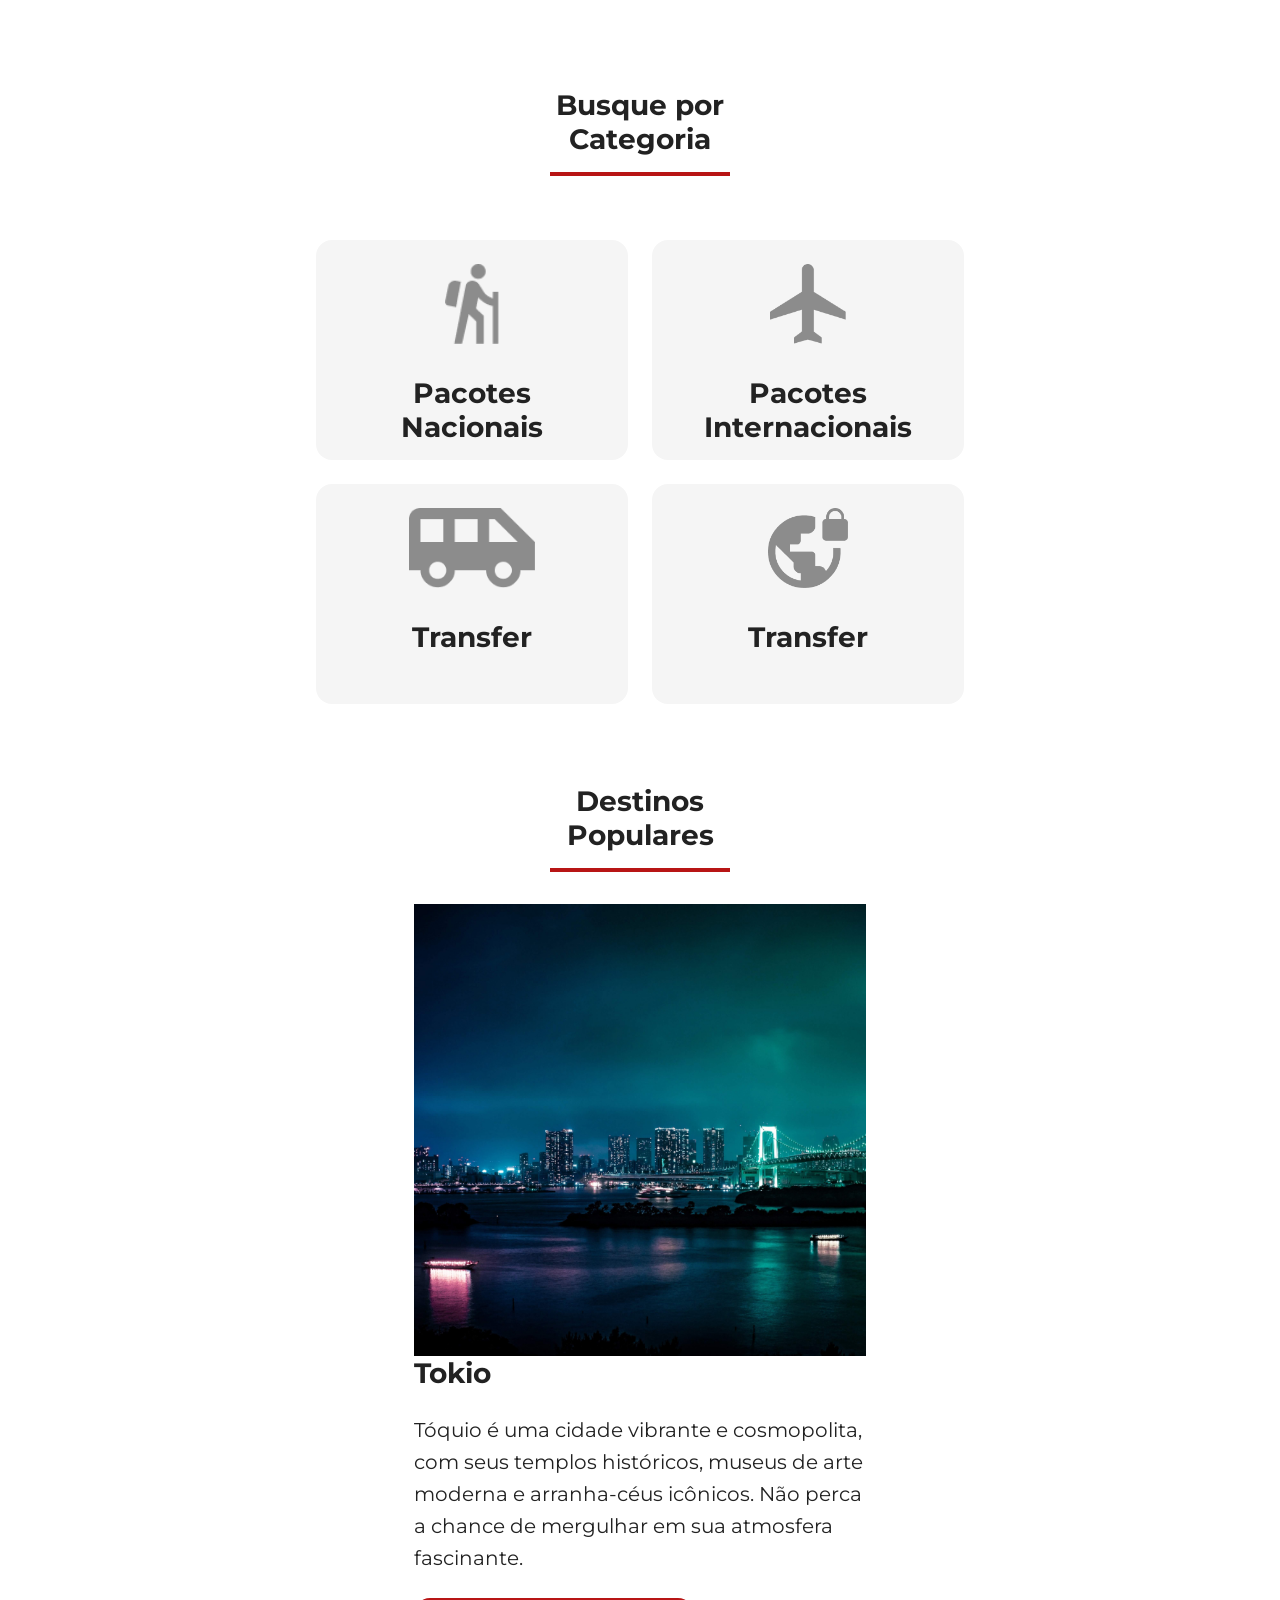
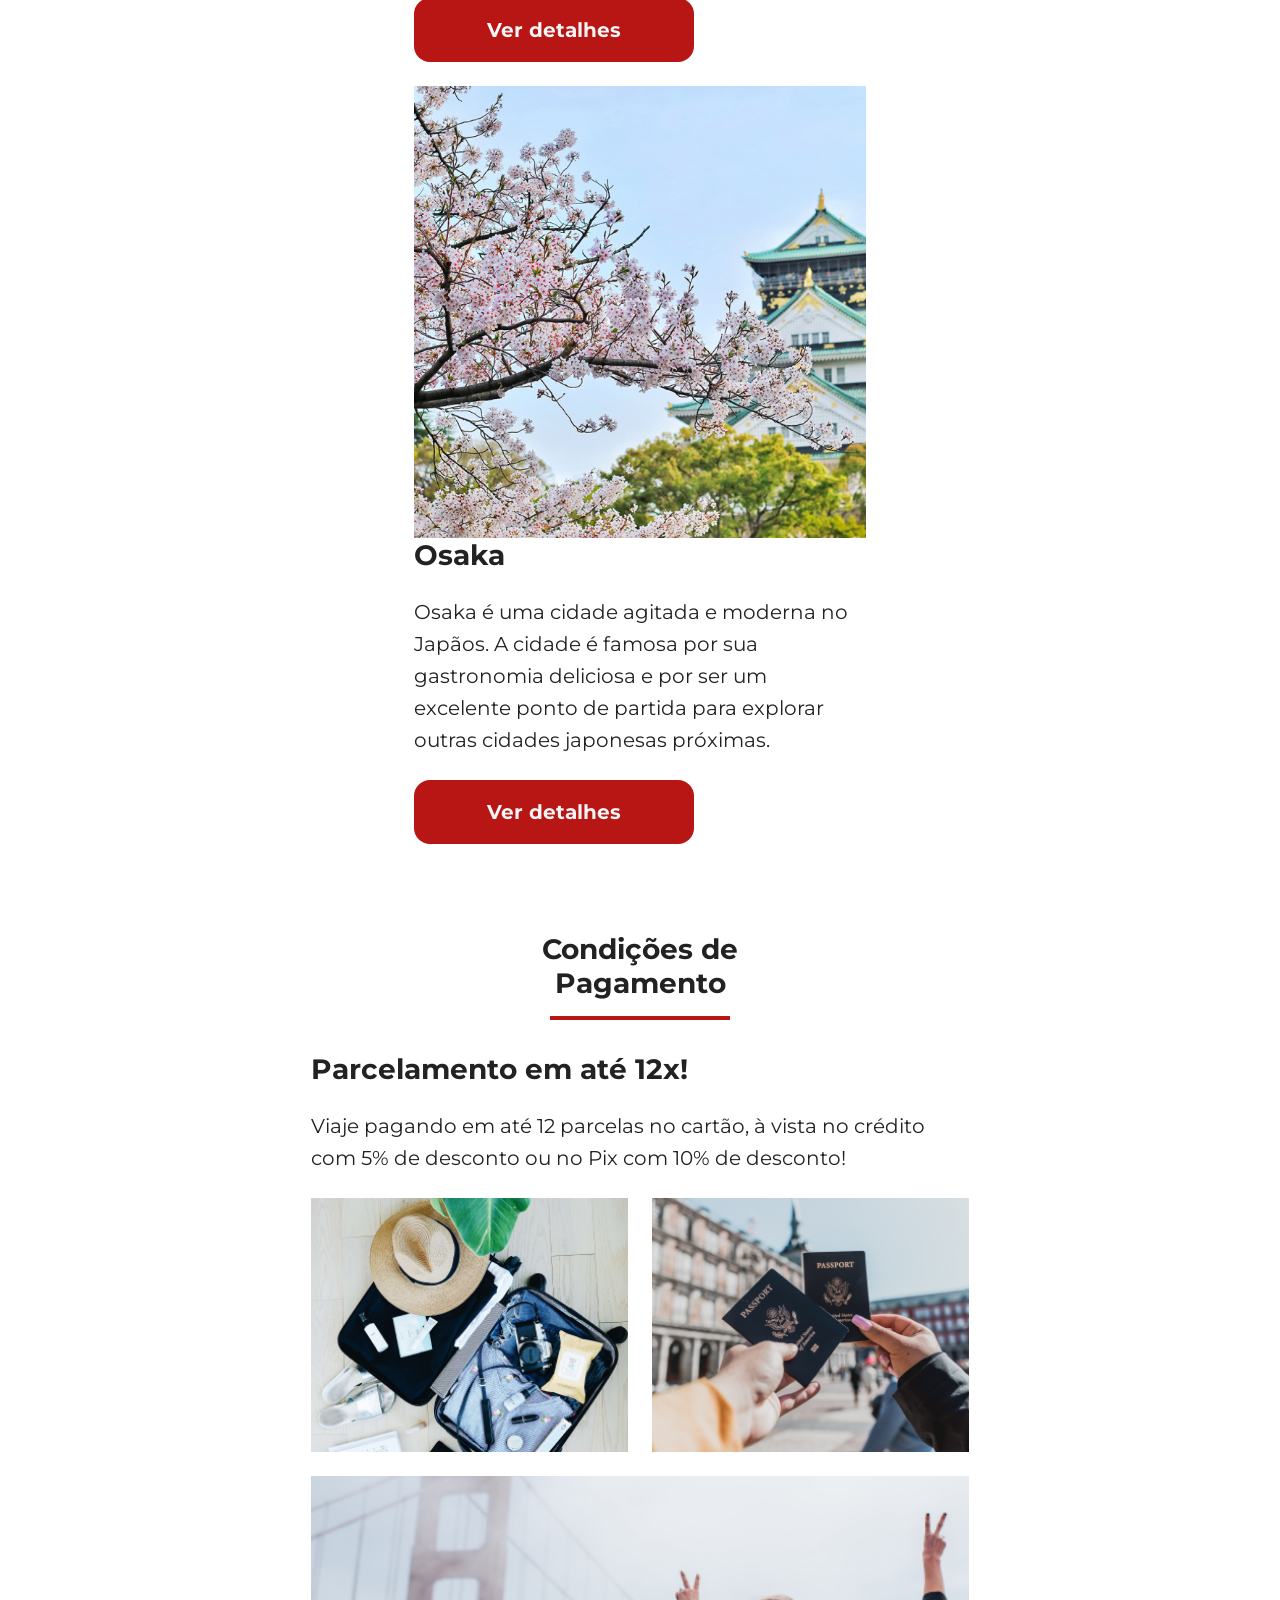
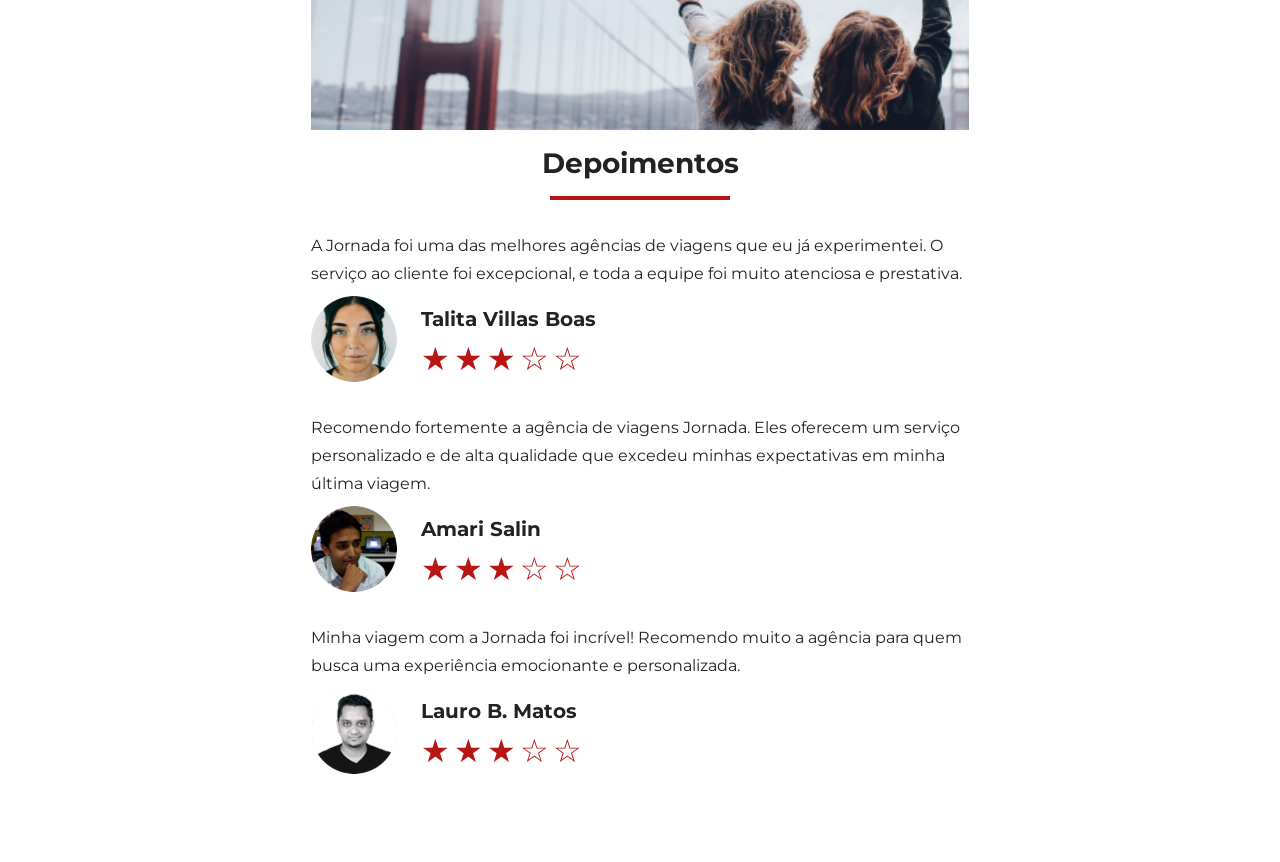
==== commit c2d22a10: "finaliza estilos do mobile" ====
--- a/index.html
+++ b/index.html
@@ -196,10 +196,81 @@
         </div>
       </section>
 
-
-      <section>
-        <h2>Depoimentos</h2>
-      </section>
+      <section class="testimonials">
+        <div class="section-title">                    
+          <h2>Depoimentos</h2>
+          <hr>
+        </div>
+        <div class="testimonial-container">
+          <article>
+            <header>
+              <p>A Jornada foi uma das melhores agências de viagens que eu já experimentei. 
+                O serviço ao cliente foi excepcional, e toda a equipe foi muito 
+                atenciosa e prestativa.
+              </p>
+            </header>
+            <footer>
+              <img src="img/avatar-talita.png" alt="imagem de peril da cliente Talita Villas Boas">
+              <div class="profile-content">
+                <h4>Talita Villas Boas</h4>
+                <div class="rating">
+                  <span class="star">★</span>
+                  <span class="star">★</span>
+                  <span class="star">★</span>
+                  <span class="star">☆</span>
+                  <span class="star">☆</span>                  
+                </div>
+              </div>
+            </footer>
+          </article>
+          <article>
+            <header>
+              <p>Recomendo fortemente a agência de viagens Jornada. 
+                Eles oferecem um serviço personalizado e de alta qualidade que excedeu minhas 
+                expectativas em minha última viagem.
+              </p>
+            </header>
+            <footer>
+              <img src="img/avatar-amari.png" alt="imagem de peril da cliente Amari Salin">
+              <div class="profile-content">
+                <h4>Amari Salin</h4>
+                <div class="rating">
+                  <span class="star">★</span>
+                  <span class="star">★</span>
+                  <span class="star">★</span>
+                  <span class="star">☆</span>
+                  <span class="star">☆</span>
+                </div>
+              </div>
+            </footer>
+          </article>
+          <article>
+            <header>
+              <p>Minha viagem com a Jornada foi incrível! Recomendo muito a agência para quem busca 
+                uma experiência emocionante e personalizada.
+              </p>
+            </header>
+            <footer>
+              <img src="img/avatar-lauro.png" alt="imagem de peril da cliente Lauro B. Matos">
+              <div class="profile-content">
+                <h4>Lauro B. Matos</h4>
+                <div class="rating">
+                  <span class="star">★</span>
+                  <span class="star">★</span>
+                  <span class="star">★</span>
+                  <span class="star">☆</span>
+                  <span class="star">☆</span>
+                </div>
+              </div>
+            </footer>
+
+          </article>
+        </div>
+
+      </section>
+
+
+      
     </main>
 
     <footer></footer>
--- a/css/style.css
+++ b/css/style.css
@@ -4,4 +4,5 @@
 @import url(offers.css);
 @import url(categories.css);
 @import url(destinations.css);
-@import url(payments.css);+@import url(payments.css);
+@import url(testimonials.css);
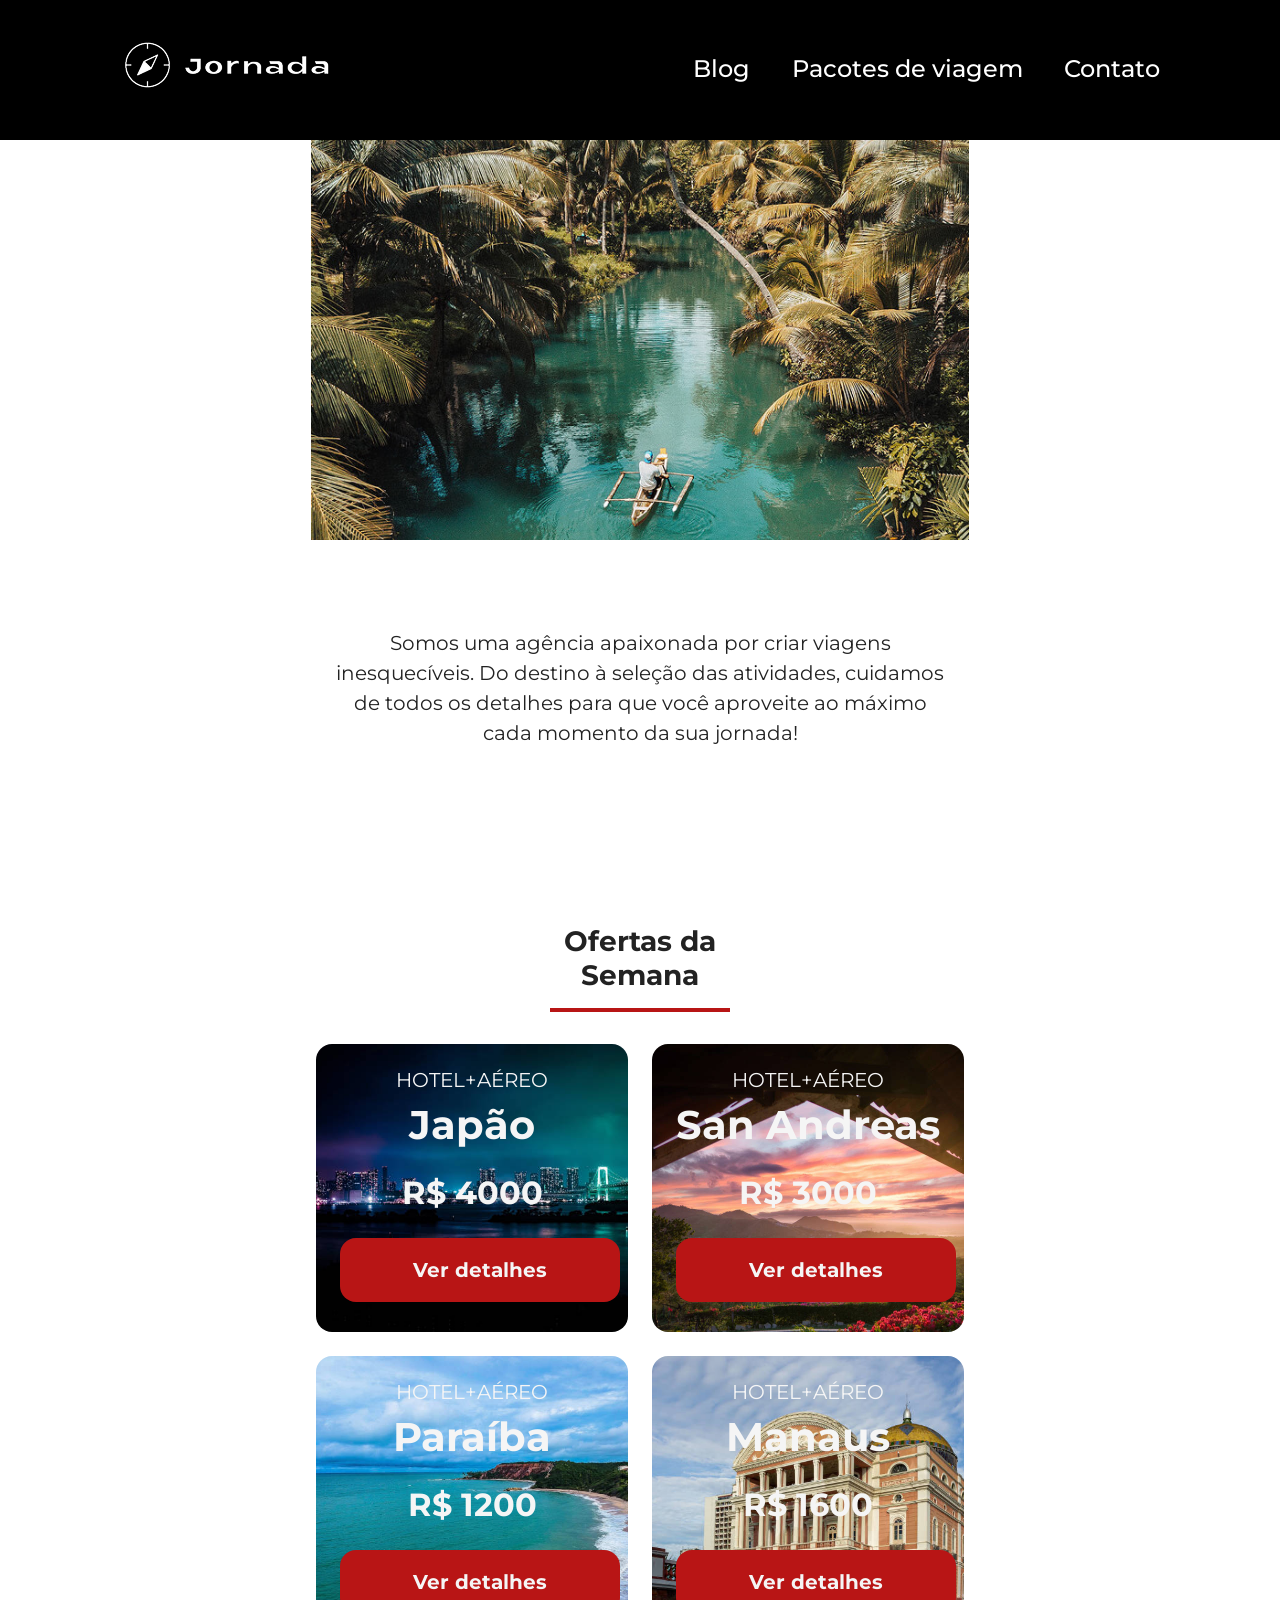
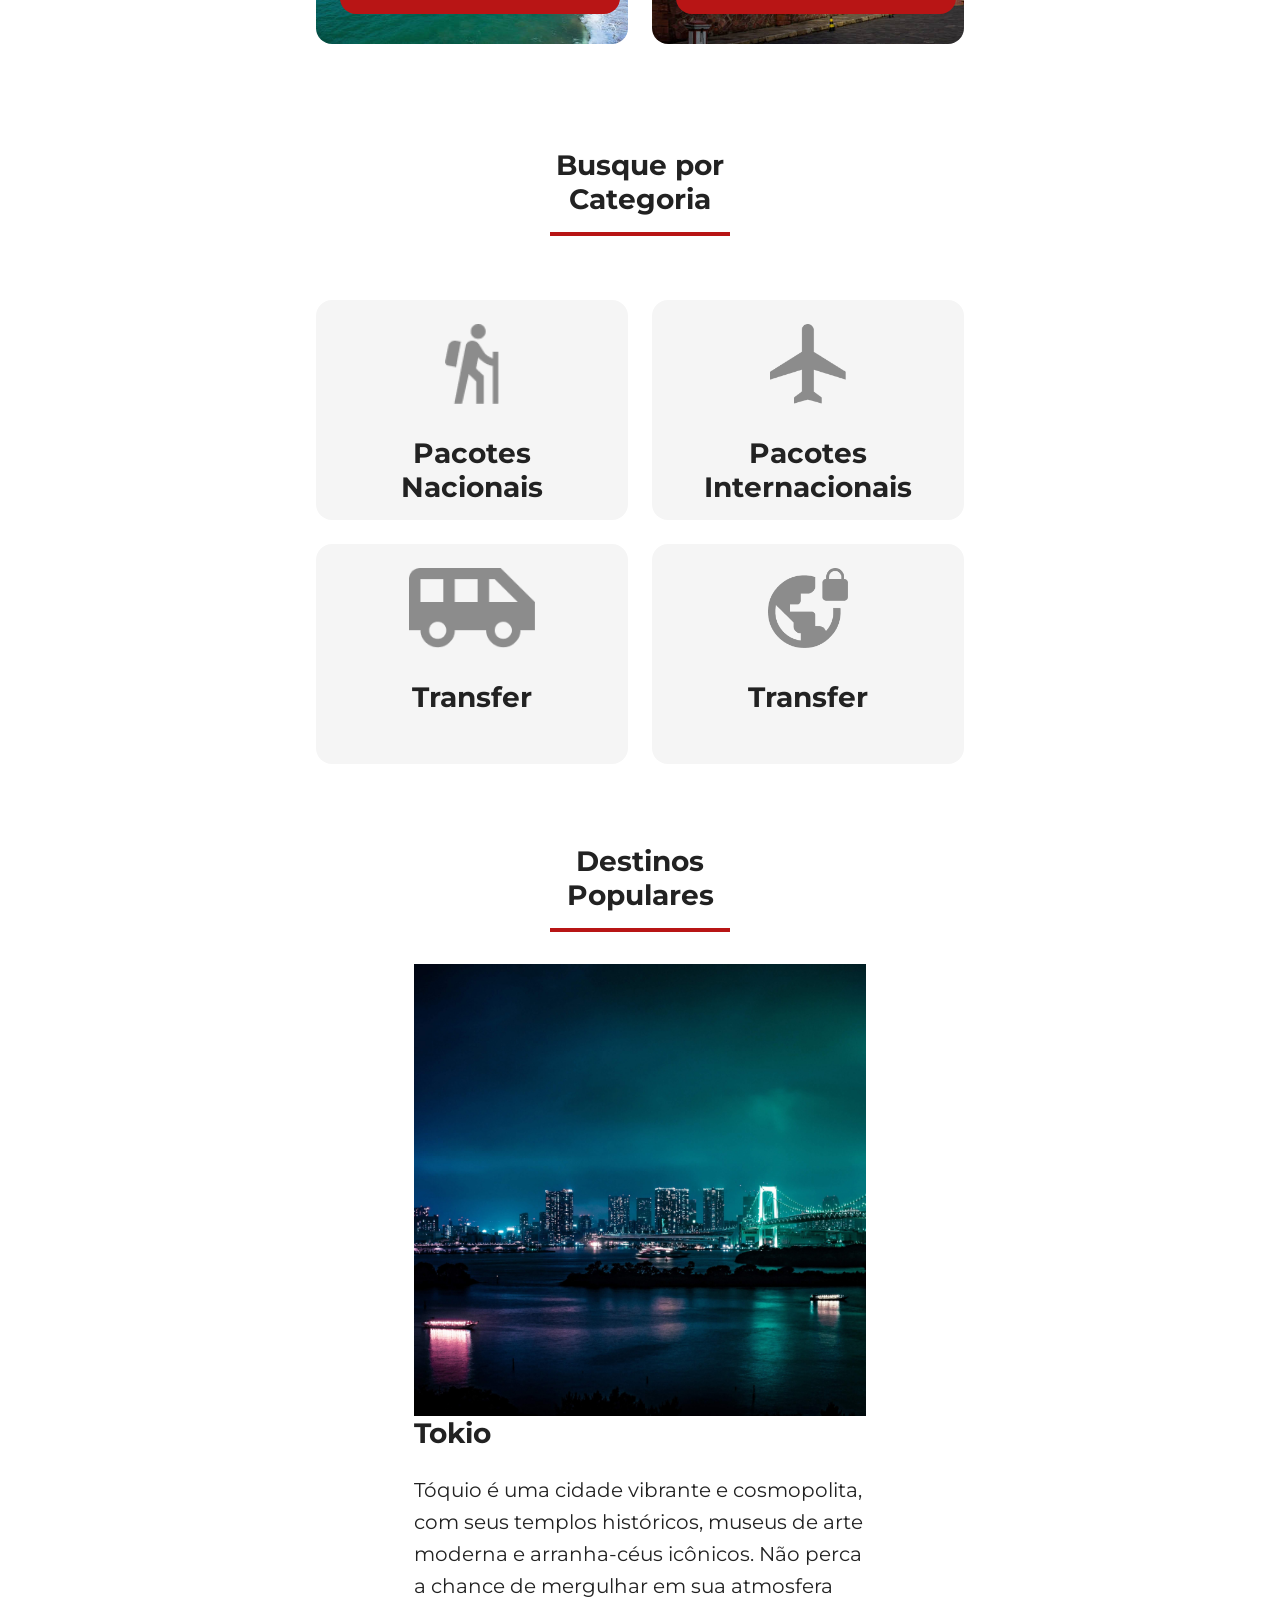
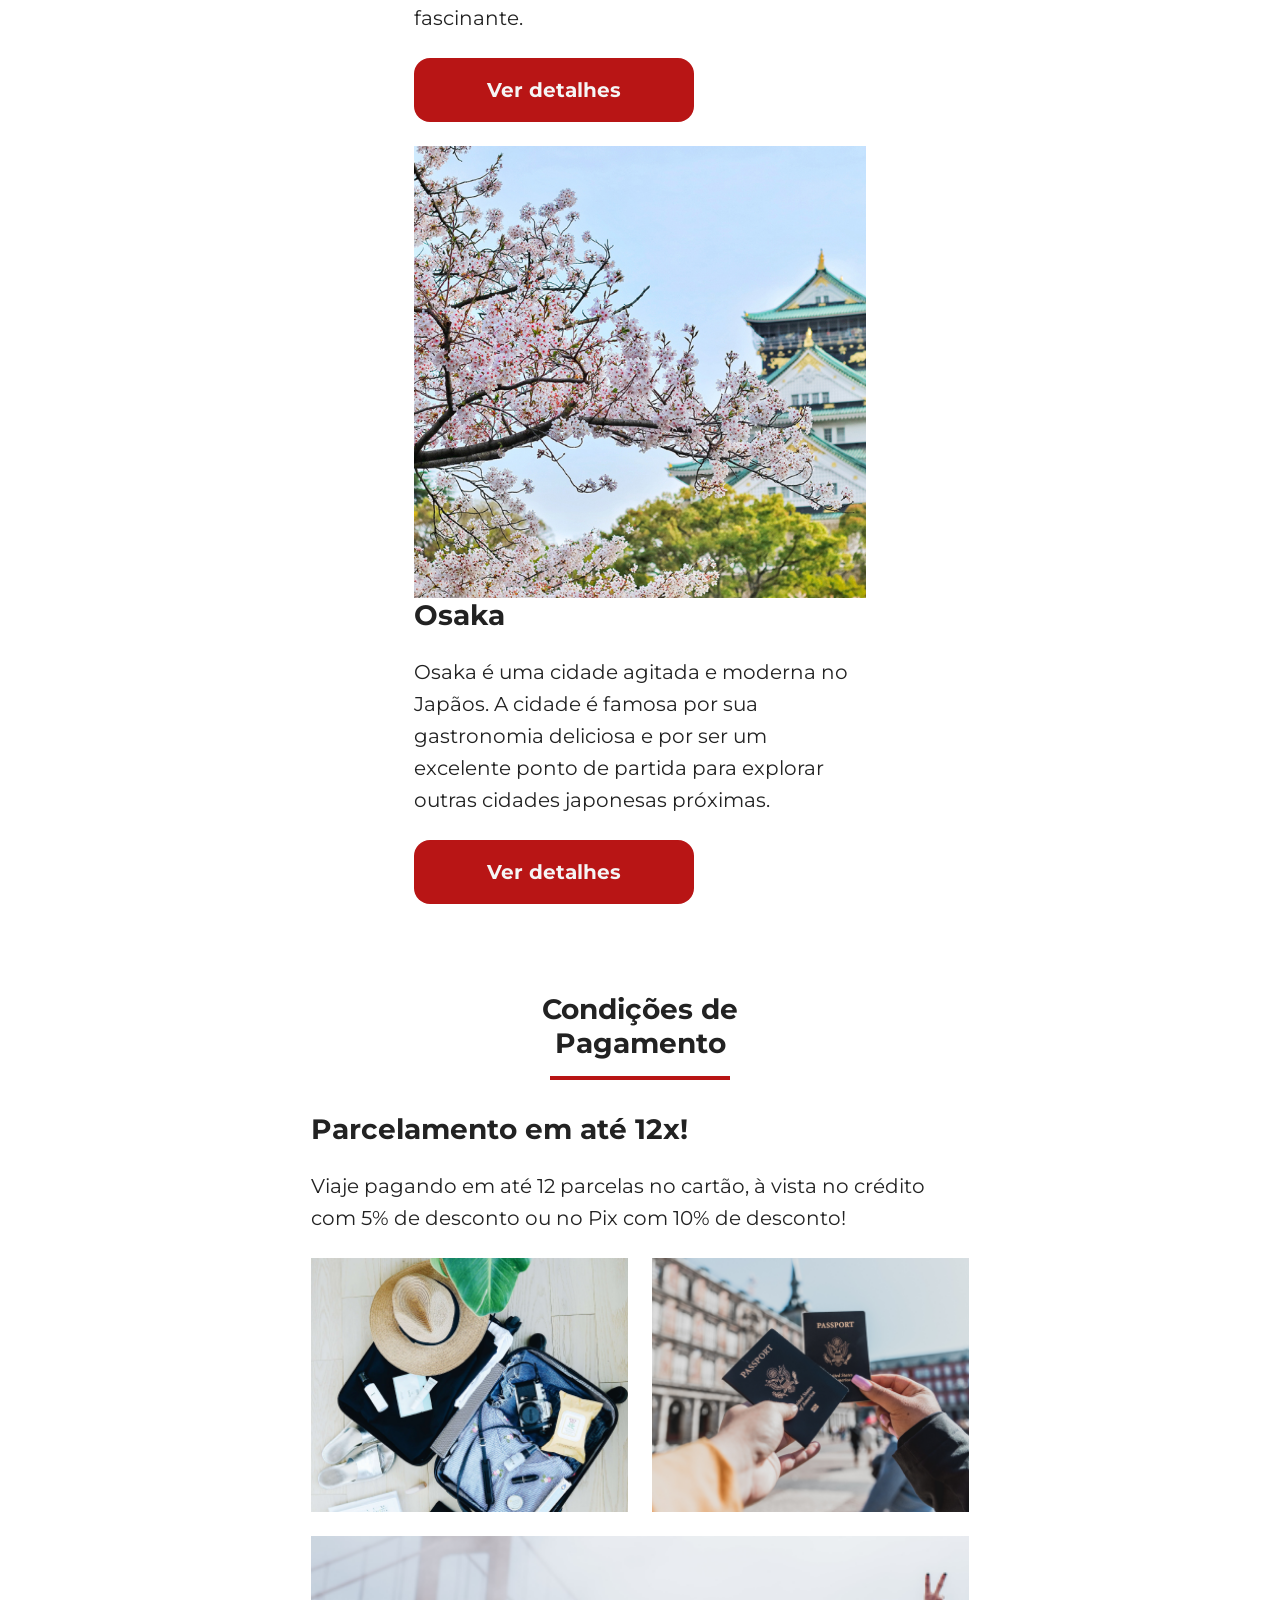
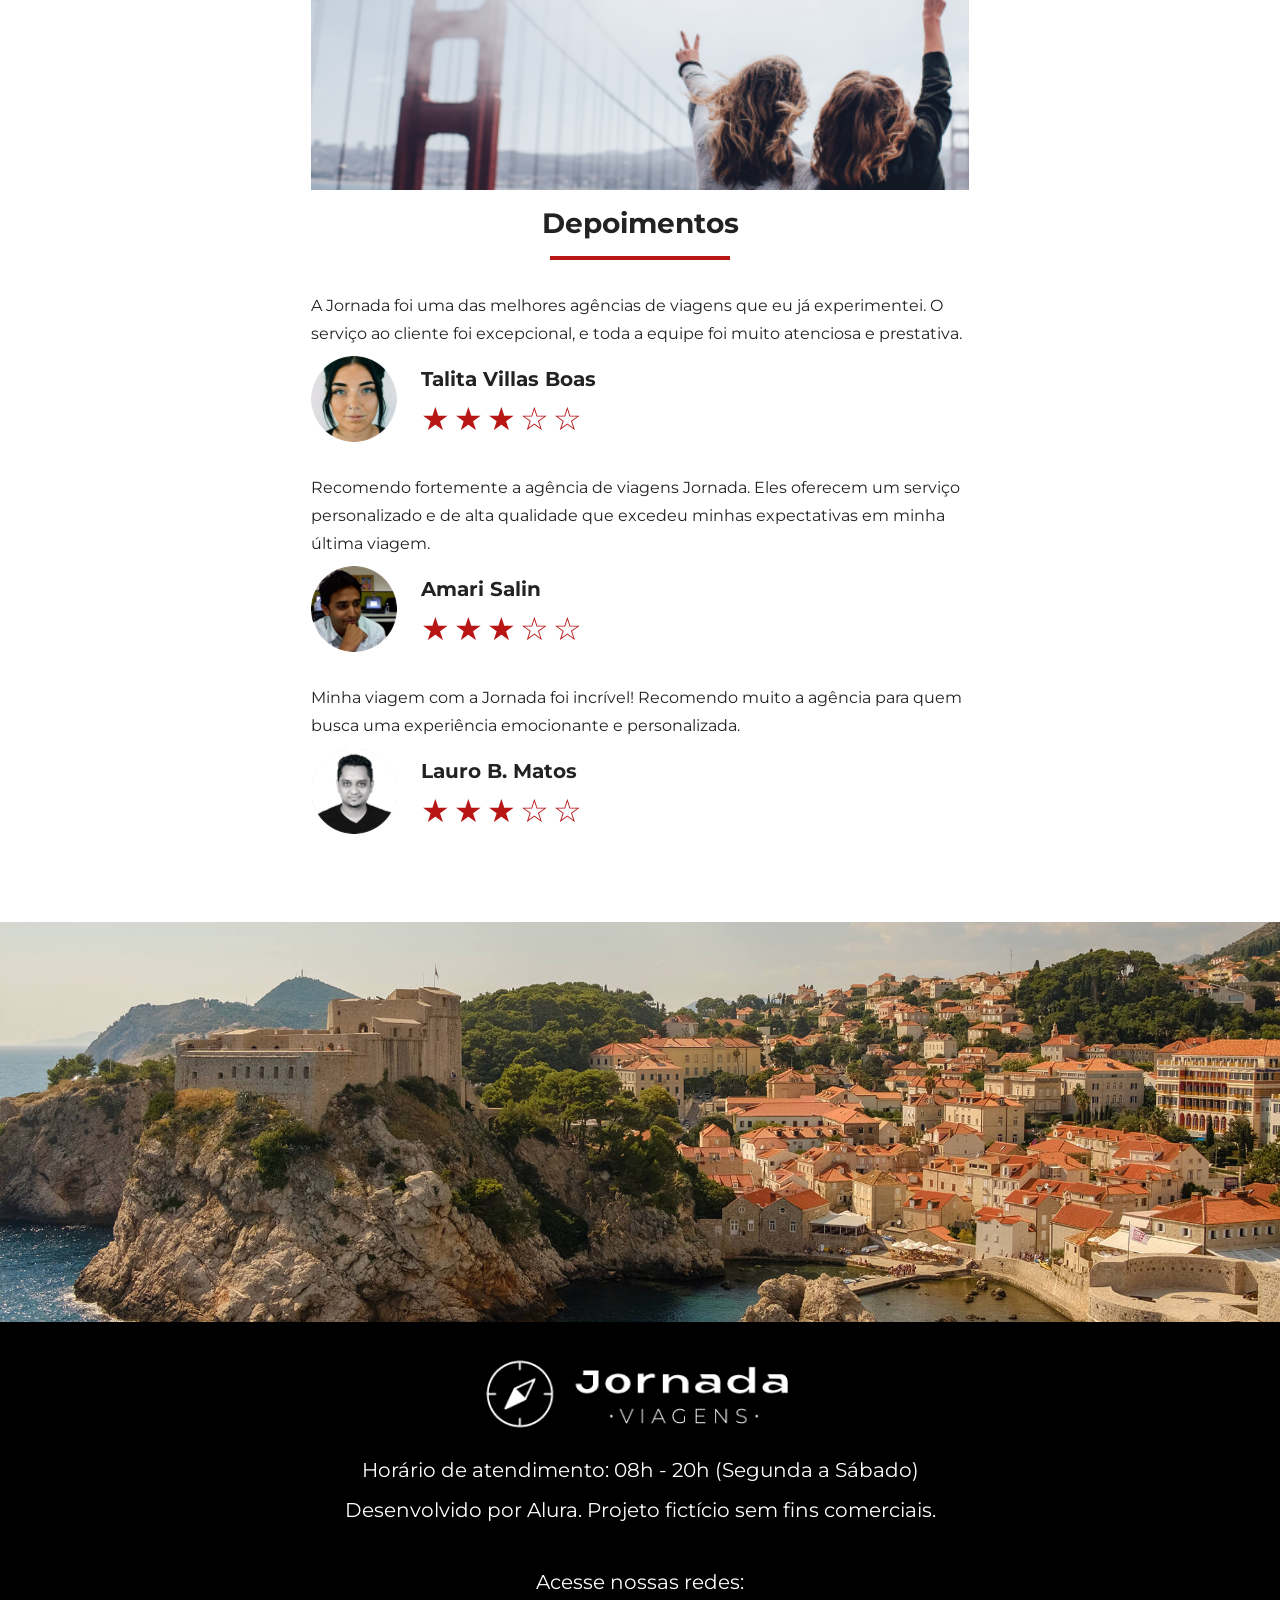
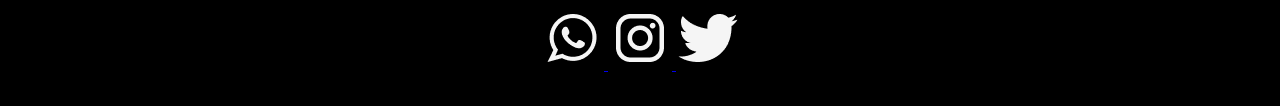
==== commit d53c7e6f: "adicionar melhorias de acessibilidade" ====
--- a/index.html
+++ b/index.html
@@ -145,7 +145,7 @@
           <article class="item tokio">
             <header>
               <div class="img-item"></div>
-              <h4 class="content-title">Tokio</h4>
+              <h3 class="content-title">Tokio</h3>
             </header>
             <p class="content-text">
               Tóquio é uma cidade vibrante e cosmopolita, com seus templos históricos, 
@@ -161,7 +161,7 @@
           <article class="item osaka">
             <header>
               <div class="img-item"></div>
-              <h4 class="content-title">Osaka</h4>
+              <h3 class="content-title">Osaka</h3>
             </header>
             <p class="content-text">
               Osaka é uma cidade agitada e moderna no Japãos. 
@@ -212,7 +212,7 @@
             <footer>
               <img src="img/avatar-talita.png" alt="imagem de peril da cliente Talita Villas Boas">
               <div class="profile-content">
-                <h4>Talita Villas Boas</h4>
+                <h3>Talita Villas Boas</h3>
                 <div class="rating">
                   <span class="star">★</span>
                   <span class="star">★</span>
@@ -233,7 +233,7 @@
             <footer>
               <img src="img/avatar-amari.png" alt="imagem de peril da cliente Amari Salin">
               <div class="profile-content">
-                <h4>Amari Salin</h4>
+                <h3>Amari Salin</h3>
                 <div class="rating">
                   <span class="star">★</span>
                   <span class="star">★</span>
@@ -253,7 +253,7 @@
             <footer>
               <img src="img/avatar-lauro.png" alt="imagem de peril da cliente Lauro B. Matos">
               <div class="profile-content">
-                <h4>Lauro B. Matos</h4>
+                <h3>Lauro B. Matos</h3>
                 <div class="rating">
                   <span class="star">★</span>
                   <span class="star">★</span>
@@ -266,13 +266,32 @@
 
           </article>
         </div>
-
-      </section>
-
-
-      
+      </section>      
+
+      <section class="bottom-hero">
+        <div class="hero-img">
+      </section>
+      <footer class="main-footer">
+        <div class="footer-content">
+          <img src="img/logo-footer.png" alt="logo completo Jornada Viagens">
+          <p>Horário de atendimento: 08h - 20h (Segunda a Sábado)</p>
+          <p>Desenvolvido por Alura. Projeto fictício sem fins comerciais.</p>
+        </div>
+        <div class="footer-social">
+          <p>Acesse nossas redes:</p>
+          <a href="#" target="_blank" title="Icone do whatsapp na cor branca">
+            <img src="img/icon-whatsapp.png"  alt="Acesse o Whatsapp do Jornada Viagens">
+          </a>
+          <a href="#" target="_blank" title="Icone do instagram na cor branca">
+            <img src="img/icon-instragam.png"  alt="Acesse o Instragram do Jornada Viagens">
+          </a>
+          <a href="#" target="_blank" title="Icone do twitter na cor branca" >
+            <img src="img/icon-twiter.png"  alt="Acesse o Twitter do Jornada Viagens">
+          </a>
+
+        </div>
+      </footer>
     </main>
 
-    <footer></footer>
   </body>
 </html>
--- a/css/style.css
+++ b/css/style.css
@@ -5,4 +5,5 @@
 @import url(categories.css);
 @import url(destinations.css);
 @import url(payments.css);
-@import url(testimonials.css);+@import url(testimonials.css);
+@import url(footer.css);
